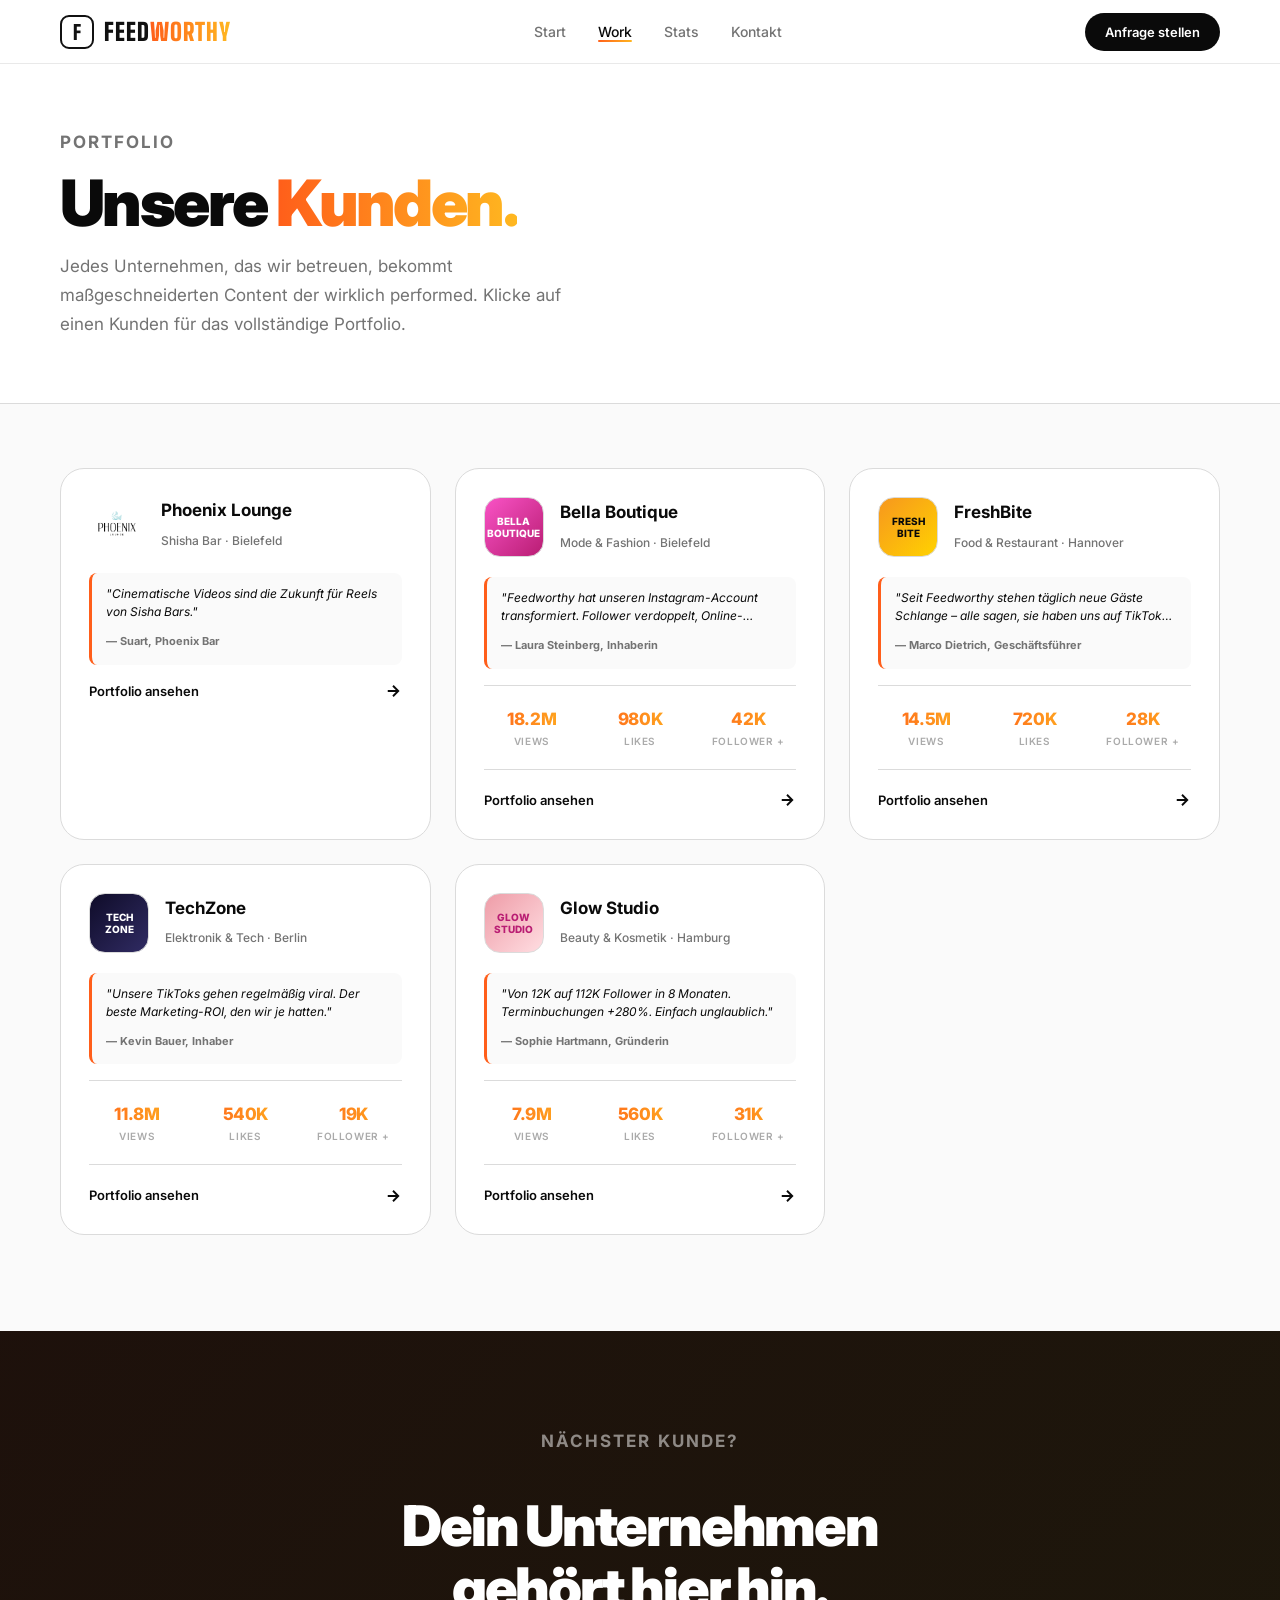
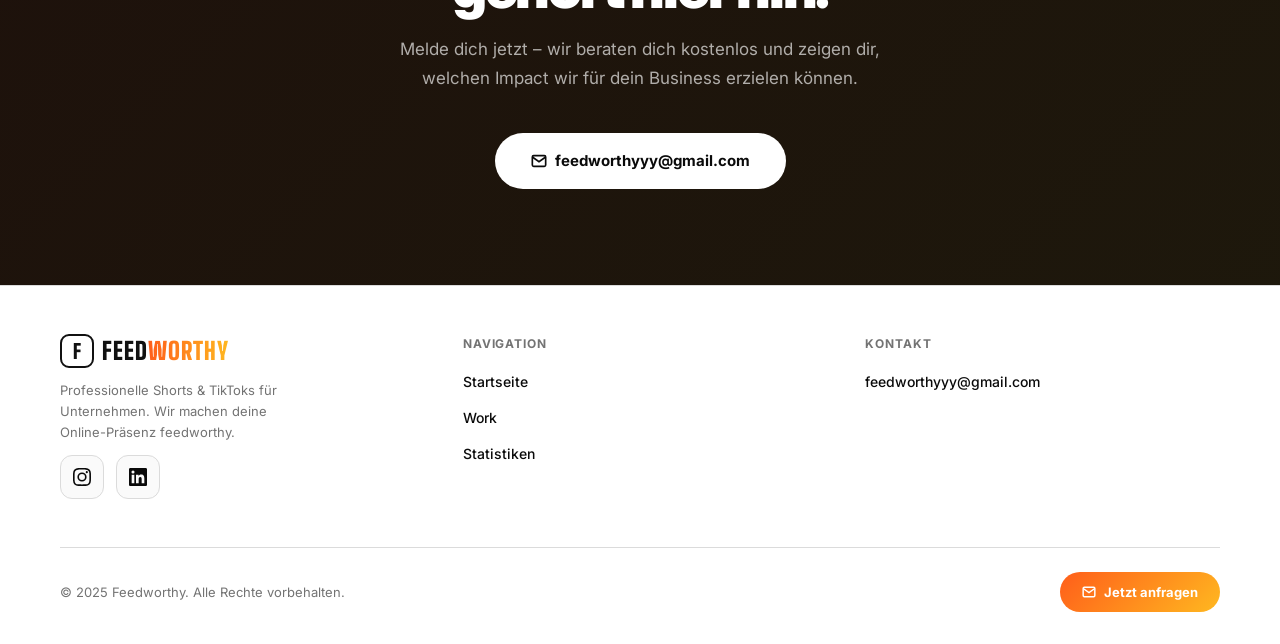
==== work.html @ d29d7b93 "initial commit" ====
<!DOCTYPE html>
<html lang="de">
<head>
  <meta charset="UTF-8">
  <meta name="viewport" content="width=device-width, initial-scale=1.0">
  <title>Work – Feedworthy</title>
  <meta name="description" content="Alle Kunden und Projekte von Feedworthy. Professionelle Reels & TikToks für Unternehmen.">
  <link rel="stylesheet" href="css/style.css">
</head>
<body>

  <!-- ============ NAVIGATION ============ -->
  <nav class="nav">
    <div class="container nav__inner">
      <a href="index.html" class="nav__logo">
        <div class="nav__logo-badge">F</div>
        <span class="nav__logo-wordmark">FEED<span>WORTHY</span></span>
      </a>
      <ul class="nav__links">
        <li><a href="index.html">Start</a></li>
        <li><a href="work.html" class="active">Work</a></li>
        <li><a href="index.html#stats">Stats</a></li>
        <li><a href="index.html#contact">Kontakt</a></li>
      </ul>
      <a href="mailto:feedworthyyy@gmail.com" class="nav__cta">Anfrage stellen</a>
      <button class="nav__hamburger" aria-label="Menü öffnen">
        <span></span><span></span><span></span>
      </button>
    </div>
  </nav>

  <div class="nav__mobile">
    <a href="index.html">Start</a>
    <a href="work.html">Work</a>
    <a href="index.html#stats">Stats</a>
    <a href="index.html#contact">Kontakt</a>
    <a href="mailto:feedworthyyy@gmail.com" class="nav__cta">Anfrage stellen →</a>
  </div>

  <!-- ============ PAGE HERO ============ -->
  <section class="page-hero">
    <div class="container">
      <p class="section-label">Portfolio</p>
      <h1>Unsere <span class="gradient-text">Kunden.</span></h1>
      <p>Jedes Unternehmen, das wir betreuen, bekommt maßgeschneiderten Content der wirklich performed. Klicke auf einen Kunden für das vollständige Portfolio.</p>
    </div>
  </section>

  <!-- ============ CLIENTS GRID ============ -->
  <section class="clients-list">
    <div class="container">
      <div class="clients-list-grid">

        <!-- Phoenix Lounge -->
        <a href="clients/phoenix-lounge.html" class="client-card reveal">
          <div class="client-card__top">
            <img src="images/Phoenix-Logo-01.png" alt="Phoenix Lounge" style="width:56px;height:56px;object-fit:contain;border-radius:8px;flex-shrink:0;">
            <div class="client-card__info">
              <h3>Phoenix Lounge</h3>
              <span>Shisha Bar · Bielefeld</span>
            </div>
          </div>
          <div class="client-card__testimonial">
            <p class="client-card__testimonial-text">"Cinematische Videos sind die Zukunft für Reels von Sisha Bars."</p>
            <span class="client-card__testimonial-author">— Suart, Phoenix Bar</span>
          </div>
          <div class="client-card__arrow">
            Portfolio ansehen
            <svg viewBox="0 0 24 24" fill="none" stroke-width="2.5"><path d="M5 12h14M12 5l7 7-7 7"/></svg>
          </div>
        </a>

        <!-- Bella Boutique -->
        <a href="clients/bella-boutique.html" class="client-card reveal">
          <div class="client-card__top">
            <div class="client-card__logo" style="background: linear-gradient(135deg, #f953c6, #b91d73); color: white;">BELLA<br>BOUTIQUE</div>
            <div class="client-card__info">
              <h3>Bella Boutique</h3>
              <span>Mode & Fashion · Bielefeld</span>
            </div>
          </div>
          <div class="client-card__testimonial">
            <p class="client-card__testimonial-text">"Feedworthy hat unseren Instagram-Account transformiert. Follower verdoppelt, Online-Verkäufe +340% in 3 Monaten."</p>
            <span class="client-card__testimonial-author">— Laura Steinberg, Inhaberin</span>
          </div>
          <div class="client-card__metrics">
            <div class="client-card__metric">
              <div class="client-card__metric-val">18.2M</div>
              <div class="client-card__metric-lbl">Views</div>
            </div>
            <div class="client-card__metric">
              <div class="client-card__metric-val">980K</div>
              <div class="client-card__metric-lbl">Likes</div>
            </div>
            <div class="client-card__metric">
              <div class="client-card__metric-val">42K</div>
              <div class="client-card__metric-lbl">Follower +</div>
            </div>
          </div>
          <div class="client-card__arrow">
            Portfolio ansehen
            <svg viewBox="0 0 24 24" fill="none" stroke-width="2.5"><path d="M5 12h14M12 5l7 7-7 7"/></svg>
          </div>
        </a>

        <!-- FreshBite -->
        <a href="clients/freshbite.html" class="client-card reveal">
          <div class="client-card__top">
            <div class="client-card__logo" style="background: linear-gradient(135deg, #f7971e, #ffd200); color: #0a0a0a;">FRESH<br>BITE</div>
            <div class="client-card__info">
              <h3>FreshBite</h3>
              <span>Food & Restaurant · Hannover</span>
            </div>
          </div>
          <div class="client-card__testimonial">
            <p class="client-card__testimonial-text">"Seit Feedworthy stehen täglich neue Gäste Schlange – alle sagen, sie haben uns auf TikTok gefunden."</p>
            <span class="client-card__testimonial-author">— Marco Dietrich, Geschäftsführer</span>
          </div>
          <div class="client-card__metrics">
            <div class="client-card__metric">
              <div class="client-card__metric-val">14.5M</div>
              <div class="client-card__metric-lbl">Views</div>
            </div>
            <div class="client-card__metric">
              <div class="client-card__metric-val">720K</div>
              <div class="client-card__metric-lbl">Likes</div>
            </div>
            <div class="client-card__metric">
              <div class="client-card__metric-val">28K</div>
              <div class="client-card__metric-lbl">Follower +</div>
            </div>
          </div>
          <div class="client-card__arrow">
            Portfolio ansehen
            <svg viewBox="0 0 24 24" fill="none" stroke-width="2.5"><path d="M5 12h14M12 5l7 7-7 7"/></svg>
          </div>
        </a>

        <!-- TechZone -->
        <a href="clients/techzone.html" class="client-card reveal">
          <div class="client-card__top">
            <div class="client-card__logo" style="background: linear-gradient(135deg, #0f0c29, #302b63); color: white;">TECH<br>ZONE</div>
            <div class="client-card__info">
              <h3>TechZone</h3>
              <span>Elektronik & Tech · Berlin</span>
            </div>
          </div>
          <div class="client-card__testimonial">
            <p class="client-card__testimonial-text">"Unsere TikToks gehen regelmäßig viral. Der beste Marketing-ROI, den wir je hatten."</p>
            <span class="client-card__testimonial-author">— Kevin Bauer, Inhaber</span>
          </div>
          <div class="client-card__metrics">
            <div class="client-card__metric">
              <div class="client-card__metric-val">11.8M</div>
              <div class="client-card__metric-lbl">Views</div>
            </div>
            <div class="client-card__metric">
              <div class="client-card__metric-val">540K</div>
              <div class="client-card__metric-lbl">Likes</div>
            </div>
            <div class="client-card__metric">
              <div class="client-card__metric-val">19K</div>
              <div class="client-card__metric-lbl">Follower +</div>
            </div>
          </div>
          <div class="client-card__arrow">
            Portfolio ansehen
            <svg viewBox="0 0 24 24" fill="none" stroke-width="2.5"><path d="M5 12h14M12 5l7 7-7 7"/></svg>
          </div>
        </a>

        <!-- Glow Studio -->
        <a href="clients/glow-studio.html" class="client-card reveal">
          <div class="client-card__top">
            <div class="client-card__logo" style="background: linear-gradient(135deg, #ee9ca7, #ffdde1); color: #b91d73;">GLOW<br>STUDIO</div>
            <div class="client-card__info">
              <h3>Glow Studio</h3>
              <span>Beauty & Kosmetik · Hamburg</span>
            </div>
          </div>
          <div class="client-card__testimonial">
            <p class="client-card__testimonial-text">"Von 12K auf 112K Follower in 8 Monaten. Terminbuchungen +280%. Einfach unglaublich."</p>
            <span class="client-card__testimonial-author">— Sophie Hartmann, Gründerin</span>
          </div>
          <div class="client-card__metrics">
            <div class="client-card__metric">
              <div class="client-card__metric-val">7.9M</div>
              <div class="client-card__metric-lbl">Views</div>
            </div>
            <div class="client-card__metric">
              <div class="client-card__metric-val">560K</div>
              <div class="client-card__metric-lbl">Likes</div>
            </div>
            <div class="client-card__metric">
              <div class="client-card__metric-val">31K</div>
              <div class="client-card__metric-lbl">Follower +</div>
            </div>
          </div>
          <div class="client-card__arrow">
            Portfolio ansehen
            <svg viewBox="0 0 24 24" fill="none" stroke-width="2.5"><path d="M5 12h14M12 5l7 7-7 7"/></svg>
          </div>
        </a>

      </div>
    </div>
  </section>

  <!-- ============ CTA ============ -->
  <section class="cta-section" id="contact">
    <div class="container cta-section__inner">
      <p class="section-label" style="color: rgba(255,255,255,0.5);">Nächster Kunde?</p>
      <h2>Dein Unternehmen<br>gehört hier hin.</h2>
      <p>Melde dich jetzt – wir beraten dich kostenlos und zeigen dir, welchen Impact wir für dein Business erzielen können.</p>
      <a href="mailto:feedworthyyy@gmail.com" class="btn-primary">
        <svg width="16" height="16" viewBox="0 0 24 24" fill="none" stroke="currentColor" stroke-width="2.5"><path d="M4 4h16c1.1 0 2 .9 2 2v12c0 1.1-.9 2-2 2H4c-1.1 0-2-.9-2-2V6c0-1.1.9-2 2-2z"/><polyline points="22,6 12,13 2,6"/></svg>
        feedworthyyy@gmail.com
      </a>
    </div>
  </section>

  <!-- ============ FOOTER ============ -->
  <footer class="footer">
    <div class="container">
      <div class="footer__inner">
        <div class="footer__brand">
          <div class="footer__brand-name">
            <div class="nav__logo-badge">F</div>
            <span class="nav__logo-wordmark">FEED<span>WORTHY</span></span>
          </div>
          <p class="footer__brand-desc">Professionelle Shorts & TikToks für Unternehmen. Wir machen deine Online-Präsenz feedworthy.</p>
          <div class="footer__social">
            <a href="https://instagram.com/feedworthy" target="_blank" rel="noopener" class="footer__social-link" aria-label="Instagram">
              <svg viewBox="0 0 24 24" fill="currentColor"><path d="M12 2.163c3.204 0 3.584.012 4.85.07 3.252.148 4.771 1.691 4.919 4.919.058 1.265.069 1.645.069 4.849 0 3.205-.012 3.584-.069 4.849-.149 3.225-1.664 4.771-4.919 4.919-1.266.058-1.644.07-4.85.07-3.204 0-3.584-.012-4.849-.07-3.26-.149-4.771-1.699-4.919-4.92-.058-1.265-.07-1.644-.07-4.849 0-3.204.013-3.583.07-4.849.149-3.227 1.664-4.771 4.919-4.919 1.266-.057 1.645-.069 4.849-.069zM12 0C8.741 0 8.333.014 7.053.072 2.695.272.273 2.69.073 7.052.014 8.333 0 8.741 0 12c0 3.259.014 3.668.072 4.948.2 4.358 2.618 6.78 6.98 6.98C8.333 23.986 8.741 24 12 24c3.259 0 3.668-.014 4.948-.072 4.354-.2 6.782-2.618 6.979-6.98.059-1.28.073-1.689.073-4.948 0-3.259-.014-3.667-.072-4.947-.196-4.354-2.617-6.78-6.979-6.98C15.668.014 15.259 0 12 0zm0 5.838a6.162 6.162 0 1 0 0 12.324 6.162 6.162 0 0 0 0-12.324zM12 16a4 4 0 1 1 0-8 4 4 0 0 1 0 8zm6.406-11.845a1.44 1.44 0 1 0 0 2.881 1.44 1.44 0 0 0 0-2.881z"/></svg>
            </a>
            <a href="https://linkedin.com/company/feedworthy" target="_blank" rel="noopener" class="footer__social-link" aria-label="LinkedIn">
              <svg viewBox="0 0 24 24" fill="currentColor"><path d="M20.447 20.452h-3.554v-5.569c0-1.328-.027-3.037-1.852-3.037-1.853 0-2.136 1.445-2.136 2.939v5.667H9.351V9h3.414v1.561h.046c.477-.9 1.637-1.85 3.37-1.85 3.601 0 4.267 2.37 4.267 5.455v6.286zM5.337 7.433a2.062 2.062 0 0 1-2.063-2.065 2.064 2.064 0 1 1 2.063 2.065zm1.782 13.019H3.555V9h3.564v11.452zM22.225 0H1.771C.792 0 0 .774 0 1.729v20.542C0 23.227.792 24 1.771 24h20.451C23.2 24 24 23.227 24 22.271V1.729C24 .774 23.2 0 22.222 0h.003z"/></svg>
            </a>
          </div>
        </div>
        <div class="footer__col">
          <h4>Navigation</h4>
          <ul class="footer__links">
            <li><a href="index.html">Startseite</a></li>
            <li><a href="work.html">Work</a></li>
            <li><a href="index.html#stats">Statistiken</a></li>
          </ul>
        </div>
        <div class="footer__col">
          <h4>Kontakt</h4>
          <ul class="footer__links">
            <li><a href="mailto:feedworthyyy@gmail.com">feedworthyyy@gmail.com</a></li>
          </ul>
        </div>
      </div>
      <div class="footer__bottom">
        <p>© 2025 Feedworthy. Alle Rechte vorbehalten.</p>
        <a href="mailto:feedworthyyy@gmail.com" class="footer__email-cta">
          <svg width="14" height="14" viewBox="0 0 24 24" fill="none" stroke="currentColor" stroke-width="2.5"><path d="M4 4h16c1.1 0 2 .9 2 2v12c0 1.1-.9 2-2 2H4c-1.1 0-2-.9-2-2V6c0-1.1.9-2 2-2z"/><polyline points="22,6 12,13 2,6"/></svg>
          Jetzt anfragen
        </a>
      </div>
    </div>
  </footer>

  <script src="js/main.js"></script>
</body>
</html>
---- css/style.css ----
/* ============================================
   FEEDWORTHY – Main Stylesheet
   Instagram/TikTok inspired white mode design
   ============================================ */

@import url('https://fonts.googleapis.com/css2?family=Big+Shoulders+Display:wght@900&family=Big+Shoulders+Text:wght@700;900&family=Inter:wght@300;400;500;600;700;800;900&display=swap');

/* === CSS Custom Properties === */
:root {
  --white: #FFFFFF;
  --bg: #FAFAFA;
  --card: #FFFFFF;
  --text: #0A0A0A;
  --text-secondary: #737373;
  --text-tertiary: #AAAAAA;
  --border: #DBDBDB;
  --light: #F5F5F5;
  --gradient: linear-gradient(135deg, #ff5e1a 0%, #ffb820 100%);
  --gradient-text: linear-gradient(90deg, #ff5e1a 0%, #ffb820 100%);
  --shadow-sm: 0 1px 4px rgba(0,0,0,0.05);
  --shadow-md: 0 4px 20px rgba(0,0,0,0.08);
  --shadow-lg: 0 12px 40px rgba(0,0,0,0.12);
  --radius-sm: 8px;
  --radius-md: 16px;
  --radius-lg: 24px;
  --radius-full: 9999px;
  --nav-h: 64px;
  --ease: 0.35s cubic-bezier(0.4, 0, 0.2, 1);
  --font: 'Inter', -apple-system, BlinkMacSystemFont, sans-serif;
}

/* === Reset & Base === */
*, *::before, *::after { box-sizing: border-box; margin: 0; padding: 0; }

html { scroll-behavior: smooth; -webkit-text-size-adjust: 100%; }

body {
  font-family: var(--font);
  background: var(--bg);
  color: var(--text);
  line-height: 1.6;
  overflow-x: hidden;
  -webkit-font-smoothing: antialiased;
}

img, video { display: block; max-width: 100%; }
a { color: inherit; text-decoration: none; }
button { cursor: pointer; font-family: var(--font); border: none; background: none; }
ul { list-style: none; }

/* === Utility === */
.container {
  max-width: 1200px;
  margin: 0 auto;
  padding: 0 20px;
}

.gradient-text {
  background: var(--gradient-text);
  -webkit-background-clip: text;
  -webkit-text-fill-color: transparent;
  background-clip: text;
}

.section-label {
  font-size: 11px;
  font-weight: 700;
  letter-spacing: 0.12em;
  text-transform: uppercase;
  color: var(--text-secondary);
  margin-bottom: 12px;
}

.reveal {
  opacity: 0;
  transform: translateY(28px);
  transition: opacity 0.7s var(--ease), transform 0.7s var(--ease);
}
.reveal.visible {
  opacity: 1;
  transform: none;
}

/* ============================================
   NAVIGATION
   ============================================ */
.nav {
  position: fixed;
  top: 0; left: 0; right: 0;
  height: var(--nav-h);
  z-index: 1000;
  background: rgba(255,255,255,0.85);
  backdrop-filter: blur(16px);
  -webkit-backdrop-filter: blur(16px);
  border-bottom: 1px solid rgba(219,219,219,0.6);
  transition: background var(--ease), box-shadow var(--ease);
}

.nav.scrolled {
  box-shadow: var(--shadow-md);
}

.nav__inner {
  display: flex;
  align-items: center;
  justify-content: space-between;
  height: var(--nav-h);
}

.nav__logo {
  display: flex;
  align-items: center;
  gap: 10px;
  z-index: 1001;
}

.nav__logo-badge {
  width: 34px;
  height: 34px;
  border-radius: 9px;
  border: 2.5px solid #111;
  display: flex;
  align-items: center;
  justify-content: center;
  flex-shrink: 0;
  font-family: 'Big Shoulders Display', sans-serif;
  font-weight: 900;
  font-size: 20px;
  color: #111;
  line-height: 1;
  transition: all var(--ease);
}

.nav__logo:hover .nav__logo-badge {
  background: var(--gradient);
  border-color: transparent;
  color: white;
}

.nav__logo-wordmark {
  font-family: 'Big Shoulders Display', sans-serif;
  font-weight: 900;
  font-size: 24px;
  letter-spacing: 0.04em;
  color: #111;
  line-height: 1;
}

.nav__logo-wordmark span {
  background: var(--gradient-text);
  -webkit-background-clip: text;
  -webkit-text-fill-color: transparent;
  background-clip: text;
}

.nav__links {
  display: flex;
  align-items: center;
  gap: 32px;
}

.nav__links a {
  font-size: 14px;
  font-weight: 500;
  color: var(--text-secondary);
  transition: color var(--ease);
  position: relative;
}

.nav__links a::after {
  content: '';
  position: absolute;
  bottom: -2px;
  left: 0;
  width: 0;
  height: 2px;
  background: var(--gradient);
  border-radius: 2px;
  transition: width var(--ease);
}

.nav__links a:hover, .nav__links a.active {
  color: var(--text);
}

.nav__links a:hover::after, .nav__links a.active::after {
  width: 100%;
}

.nav__cta {
  font-size: 13px;
  font-weight: 600;
  padding: 9px 20px;
  border-radius: var(--radius-full);
  background: var(--text);
  color: var(--white);
  transition: transform var(--ease), box-shadow var(--ease), background var(--ease);
}

.nav__cta:hover {
  background: #1a1a1a;
  transform: translateY(-1px);
  box-shadow: 0 4px 16px rgba(0,0,0,0.25);
}

/* Hamburger */
.nav__hamburger {
  display: none;
  flex-direction: column;
  gap: 5px;
  width: 28px;
  padding: 4px;
  z-index: 1001;
}

.nav__hamburger span {
  display: block;
  height: 2px;
  background: var(--text);
  border-radius: 2px;
  transition: all var(--ease);
  transform-origin: center;
}

.nav__hamburger.open span:nth-child(1) { transform: translateY(7px) rotate(45deg); }
.nav__hamburger.open span:nth-child(2) { opacity: 0; transform: scaleX(0); }
.nav__hamburger.open span:nth-child(3) { transform: translateY(-7px) rotate(-45deg); }

/* Mobile Menu Overlay */
.nav__mobile {
  display: none;
  position: fixed;
  inset: 0;
  background: var(--white);
  z-index: 999;
  flex-direction: column;
  align-items: center;
  justify-content: center;
  gap: 40px;
  opacity: 0;
  pointer-events: none;
  transition: opacity var(--ease);
}

.nav__mobile.open {
  opacity: 1;
  pointer-events: all;
}

.nav__mobile a {
  font-size: 32px;
  font-weight: 700;
  color: var(--text);
  letter-spacing: -0.02em;
  transition: color var(--ease);
}

.nav__mobile a:hover {
  background: var(--gradient-text);
  -webkit-background-clip: text;
  -webkit-text-fill-color: transparent;
  background-clip: text;
}

.nav__mobile .nav__cta {
  font-size: 16px;
  padding: 14px 36px;
}

/* ============================================
   HERO SECTION
   ============================================ */
.hero {
  position: relative;
  height: 100dvh;
  min-height: 600px;
  overflow: hidden;
  display: flex;
  align-items: center;
  justify-content: center;
}

.hero__video-wrap {
  position: absolute;
  inset: 0;
  z-index: 0;
}

.hero__video-wrap video {
  width: 100%;
  height: 100%;
  object-fit: cover;
}

/* Gradient placeholder when no video */
.hero__video-placeholder {
  width: 100%;
  height: 100%;
  background: linear-gradient(135deg, #0A0A0A 0%, #1a0533 40%, #2d0a3e 70%, #0A0A0A 100%);
  animation: heroShift 8s ease-in-out infinite alternate;
}

@keyframes heroShift {
  0% { filter: hue-rotate(0deg) brightness(0.9); }
  50% { filter: hue-rotate(20deg) brightness(1.05); }
  100% { filter: hue-rotate(-10deg) brightness(0.95); }
}

/* Floating particles */
.hero__particles {
  position: absolute;
  inset: 0;
  z-index: 1;
  overflow: hidden;
}

.particle {
  position: absolute;
  width: 2px;
  height: 2px;
  border-radius: 50%;
  background: rgba(255,255,255,0.5);
  animation: float linear infinite;
}

@keyframes float {
  0% { transform: translateY(100vh) scale(0); opacity: 0; }
  10% { opacity: 1; }
  90% { opacity: 1; }
  100% { transform: translateY(-10vh) scale(1); opacity: 0; }
}

.hero__overlay {
  position: absolute;
  inset: 0;
  background: linear-gradient(
    to bottom,
    rgba(0,0,0,0.3) 0%,
    rgba(0,0,0,0.2) 40%,
    rgba(0,0,0,0.6) 100%
  );
  z-index: 2;
}

.hero__content {
  position: relative;
  z-index: 3;
  text-align: center;
  color: white;
  padding: 0 20px;
  max-width: 900px;
}

.hero__badge {
  display: inline-flex;
  align-items: center;
  gap: 8px;
  background: rgba(255,255,255,0.12);
  backdrop-filter: blur(8px);
  border: 1px solid rgba(255,255,255,0.2);
  border-radius: var(--radius-full);
  padding: 6px 16px;
  font-size: 12px;
  font-weight: 600;
  letter-spacing: 0.08em;
  text-transform: uppercase;
  color: rgba(255,255,255,0.9);
  margin-bottom: 24px;
}

.hero__badge-dot {
  width: 7px;
  height: 7px;
  border-radius: 50%;
  background: #E1306C;
  animation: pulseDot 1.5s ease-in-out infinite;
}

@keyframes pulseDot {
  0%, 100% { transform: scale(1); opacity: 1; }
  50% { transform: scale(1.4); opacity: 0.7; }
}

.hero__title {
  font-size: clamp(52px, 12vw, 120px);
  font-weight: 900;
  letter-spacing: -0.04em;
  line-height: 0.95;
  margin-bottom: 24px;
  text-shadow: 0 2px 20px rgba(0,0,0,0.3);
}

.hero__title span {
  display: block;
  background: linear-gradient(135deg, #ffffff 30%, rgba(255,255,255,0.7) 100%);
  -webkit-background-clip: text;
  -webkit-text-fill-color: transparent;
  background-clip: text;
}

.hero__subtitle {
  font-size: clamp(15px, 2.5vw, 19px);
  font-weight: 400;
  color: rgba(255,255,255,0.75);
  max-width: 500px;
  margin: 0 auto 40px;
  line-height: 1.6;
}

.hero__actions {
  display: flex;
  align-items: center;
  justify-content: center;
  gap: 12px;
  flex-wrap: wrap;
}

.btn-primary {
  display: inline-flex;
  align-items: center;
  gap: 8px;
  padding: 14px 28px;
  border-radius: var(--radius-full);
  background: white;
  color: var(--text);
  font-weight: 700;
  font-size: 14px;
  transition: transform var(--ease), box-shadow var(--ease);
}

.btn-primary:hover {
  transform: translateY(-2px);
  box-shadow: 0 8px 24px rgba(255,255,255,0.3);
}

.btn-secondary {
  display: inline-flex;
  align-items: center;
  gap: 8px;
  padding: 14px 28px;
  border-radius: var(--radius-full);
  background: rgba(255,255,255,0.12);
  backdrop-filter: blur(8px);
  color: white;
  font-weight: 600;
  font-size: 14px;
  border: 1px solid rgba(255,255,255,0.25);
  transition: background var(--ease), border-color var(--ease), transform var(--ease);
}

.btn-secondary:hover {
  background: rgba(255,255,255,0.2);
  transform: translateY(-2px);
}

.hero__scroll {
  position: absolute;
  bottom: 32px;
  left: 50%;
  transform: translateX(-50%);
  z-index: 3;
  display: flex;
  flex-direction: column;
  align-items: center;
  gap: 8px;
  color: rgba(255,255,255,0.5);
  font-size: 11px;
  font-weight: 500;
  letter-spacing: 0.1em;
  text-transform: uppercase;
  animation: bounce 2s ease-in-out infinite;
}

.hero__scroll svg {
  width: 18px;
  height: 18px;
  stroke: rgba(255,255,255,0.5);
}

@keyframes bounce {
  0%, 100% { transform: translateX(-50%) translateY(0); }
  50% { transform: translateX(-50%) translateY(6px); }
}

/* ============================================
   CLIENTS TICKER / SLIDER
   ============================================ */
.clients-section {
  padding: 64px 0;
  background: var(--white);
  border-bottom: 1px solid var(--border);
}

.clients-section__header {
  text-align: center;
  margin-bottom: 40px;
}

.clients-section__title {
  font-size: 14px;
  font-weight: 600;
  color: var(--text-secondary);
  letter-spacing: 0.06em;
}

.ticker-wrap {
  overflow: hidden;
  position: relative;
}

/* fade edges */
.ticker-wrap::before,
.ticker-wrap::after {
  content: '';
  position: absolute;
  top: 0; bottom: 0;
  width: 120px;
  z-index: 2;
  pointer-events: none;
}

.ticker-wrap::before {
  left: 0;
  background: linear-gradient(to right, white, transparent);
}

.ticker-wrap::after {
  right: 0;
  background: linear-gradient(to left, white, transparent);
}

.ticker {
  display: flex;
  gap: 24px;
  width: max-content;
  animation: ticker 30s linear infinite;
}

.ticker:hover { animation-play-state: paused; }

@keyframes ticker {
  0% { transform: translateX(0); }
  100% { transform: translateX(-50%); }
}

.ticker__item {
  display: flex;
  flex-direction: column;
  align-items: center;
  gap: 10px;
  padding: 0 8px;
  cursor: pointer;
}

.ticker__logo {
  width: 80px;
  height: 80px;
  border-radius: 20px;
  background: var(--bg);
  border: 2px solid var(--border);
  display: flex;
  align-items: center;
  justify-content: center;
  font-size: 11px;
  font-weight: 800;
  letter-spacing: -0.02em;
  color: var(--text);
  transition: all var(--ease);
  position: relative;
  overflow: hidden;
  text-align: center;
  padding: 8px;
}

.ticker__logo::before {
  content: '';
  position: absolute;
  inset: -2px;
  border-radius: 21px;
  background: var(--gradient);
  opacity: 0;
  transition: opacity var(--ease);
  z-index: -1;
}

.ticker__item:hover .ticker__logo {
  border-color: transparent;
  transform: translateY(-4px);
  box-shadow: var(--shadow-md);
}

.ticker__item:hover .ticker__logo::before {
  opacity: 1;
}

.ticker__item:hover .ticker__logo {
  background: white;
}

.ticker__name {
  font-size: 11px;
  font-weight: 600;
  color: var(--text-secondary);
  transition: color var(--ease);
  white-space: nowrap;
}

.ticker__item:hover .ticker__name {
  color: var(--text);
}

/* ============================================
   STATS SECTION
   ============================================ */
.stats-section {
  padding: 96px 0;
  background: var(--bg);
}

.stats-section__inner {
  display: grid;
  grid-template-columns: 1fr 1fr;
  gap: 48px;
  align-items: center;
}

.stats-section__left h2 {
  font-size: clamp(28px, 4vw, 42px);
  font-weight: 800;
  letter-spacing: -0.03em;
  line-height: 1.15;
  margin-bottom: 16px;
}

.stats-section__left p {
  font-size: 16px;
  color: var(--text-secondary);
  max-width: 400px;
  line-height: 1.7;
  margin-bottom: 32px;
}

.btn-dark {
  display: inline-flex;
  align-items: center;
  gap: 8px;
  padding: 14px 28px;
  border-radius: var(--radius-full);
  background: var(--text);
  color: white;
  font-weight: 700;
  font-size: 14px;
  transition: transform var(--ease), box-shadow var(--ease), background var(--ease);
}

.btn-dark:hover {
  background: #1a1a1a;
  transform: translateY(-2px);
  box-shadow: 0 8px 24px rgba(0,0,0,0.2);
}

.stats-grid {
  display: grid;
  grid-template-columns: 1fr 1fr;
  gap: 16px;
}

.stat-card {
  background: var(--white);
  border-radius: var(--radius-lg);
  padding: 28px;
  border: 1px solid var(--border);
  transition: all var(--ease);
  position: relative;
  overflow: hidden;
}

.stat-card::before {
  content: '';
  position: absolute;
  top: 0; left: 0; right: 0;
  height: 3px;
  background: var(--gradient);
  border-radius: 0 0 3px 3px;
  transform: scaleX(0);
  transition: transform var(--ease);
  transform-origin: left;
}

.stat-card:hover {
  box-shadow: var(--shadow-lg);
  transform: translateY(-4px);
  border-color: transparent;
}

.stat-card:hover::before {
  transform: scaleX(1);
}

.stat-card__icon {
  font-size: 24px;
  margin-bottom: 12px;
}

.stat-card__value {
  font-size: 36px;
  font-weight: 900;
  letter-spacing: -0.04em;
  line-height: 1;
  margin-bottom: 6px;
  background: var(--gradient-text);
  -webkit-background-clip: text;
  -webkit-text-fill-color: transparent;
  background-clip: text;
}

.stat-card__label {
  font-size: 13px;
  font-weight: 500;
  color: var(--text-secondary);
}

/* Live indicator */
.live-badge {
  display: inline-flex;
  align-items: center;
  gap: 6px;
  background: rgba(225,48,108,0.08);
  border: 1px solid rgba(225,48,108,0.2);
  border-radius: var(--radius-full);
  padding: 4px 12px;
  font-size: 11px;
  font-weight: 700;
  color: #C13584;
  letter-spacing: 0.06em;
  text-transform: uppercase;
  margin-bottom: 32px;
}

.live-badge__dot {
  width: 6px;
  height: 6px;
  border-radius: 50%;
  background: #E1306C;
  animation: pulseDot 1.5s ease-in-out infinite;
}

/* ============================================
   WORK PREVIEW / CTA SECTION
   ============================================ */
.work-preview {
  padding: 96px 0;
  background: var(--white);
}

.section-header {
  margin-bottom: 56px;
}

.section-header h2 {
  font-size: clamp(32px, 5vw, 52px);
  font-weight: 800;
  letter-spacing: -0.03em;
  line-height: 1.1;
  margin-bottom: 12px;
}

.section-header p {
  font-size: 16px;
  color: var(--text-secondary);
  max-width: 500px;
}

.work-grid {
  display: grid;
  grid-template-columns: repeat(auto-fill, minmax(280px, 1fr));
  gap: 20px;
}

.work-card {
  border-radius: var(--radius-lg);
  overflow: hidden;
  background: var(--bg);
  border: 1px solid var(--border);
  transition: all var(--ease);
  cursor: pointer;
  display: block;
}

.work-card:hover {
  transform: translateY(-6px);
  box-shadow: var(--shadow-lg);
  border-color: transparent;
}

.work-card__thumb {
  aspect-ratio: 4/3;
  background: linear-gradient(135deg, #667eea 0%, #764ba2 100%);
  display: flex;
  align-items: center;
  justify-content: center;
  font-size: 40px;
  position: relative;
  overflow: hidden;
}

.work-card__thumb::after {
  content: '';
  position: absolute;
  inset: 0;
  background: rgba(0,0,0,0.1);
  transition: background var(--ease);
}

.work-card:hover .work-card__thumb::after {
  background: rgba(0,0,0,0);
}

.work-card__play {
  position: absolute;
  width: 48px;
  height: 48px;
  border-radius: 50%;
  background: white;
  display: flex;
  align-items: center;
  justify-content: center;
  z-index: 1;
  transition: transform var(--ease), box-shadow var(--ease);
}

.work-card__play svg {
  width: 18px;
  height: 18px;
  fill: var(--text);
  margin-left: 2px;
}

.work-card:hover .work-card__play {
  transform: scale(1.1);
  box-shadow: 0 4px 16px rgba(0,0,0,0.2);
}

.work-card__body {
  padding: 20px;
}

.work-card__name {
  font-size: 16px;
  font-weight: 700;
  margin-bottom: 4px;
}

.work-card__category {
  font-size: 12px;
  font-weight: 500;
  color: var(--text-secondary);
  margin-bottom: 16px;
}

.work-card__stats {
  display: flex;
  gap: 16px;
}

.work-card__stat {
  font-size: 12px;
  font-weight: 600;
  color: var(--text-secondary);
  display: flex;
  align-items: center;
  gap: 4px;
}

.work-card__stat svg {
  width: 13px;
  height: 13px;
  stroke: currentColor;
}

/* ============================================
   CLIENTS PAGE (work.html)
   ============================================ */
.page-hero {
  padding: calc(var(--nav-h) + 64px) 0 64px;
  background: var(--white);
  border-bottom: 1px solid var(--border);
}

.page-hero h1 {
  font-size: clamp(36px, 6vw, 64px);
  font-weight: 900;
  letter-spacing: -0.04em;
  line-height: 1.05;
  margin-bottom: 16px;
}

.page-hero p {
  font-size: 17px;
  color: var(--text-secondary);
  max-width: 520px;
  line-height: 1.7;
}

.clients-list {
  padding: 64px 0 96px;
}

.clients-list-grid {
  display: grid;
  grid-template-columns: repeat(auto-fill, minmax(320px, 1fr));
  gap: 24px;
}

.client-card {
  background: var(--white);
  border-radius: var(--radius-lg);
  padding: 28px;
  border: 1px solid var(--border);
  transition: all var(--ease);
  display: block;
}

.client-card:hover {
  transform: translateY(-6px);
  box-shadow: var(--shadow-lg);
  border-color: transparent;
}

.client-card__top {
  display: flex;
  align-items: center;
  gap: 16px;
  margin-bottom: 20px;
}

.client-card__logo {
  width: 60px;
  height: 60px;
  border-radius: 16px;
  background: var(--bg);
  display: flex;
  align-items: center;
  justify-content: center;
  font-size: 10px;
  font-weight: 800;
  color: var(--text);
  text-align: center;
  border: 1px solid var(--border);
  flex-shrink: 0;
  padding: 4px;
  line-height: 1.2;
  position: relative;
  overflow: hidden;
}

.client-card__info h3 {
  font-size: 17px;
  font-weight: 700;
  margin-bottom: 2px;
}

.client-card__info span {
  font-size: 12px;
  font-weight: 500;
  color: var(--text-secondary);
}

.client-card__metrics {
  display: grid;
  grid-template-columns: 1fr 1fr 1fr;
  gap: 12px;
  padding: 20px 0;
  border-top: 1px solid var(--border);
  border-bottom: 1px solid var(--border);
  margin-bottom: 20px;
}

.client-card__metric {
  text-align: center;
}

.client-card__metric-val {
  font-size: 17px;
  font-weight: 800;
  letter-spacing: -0.02em;
  background: var(--gradient-text);
  -webkit-background-clip: text;
  -webkit-text-fill-color: transparent;
  background-clip: text;
}

.client-card__metric-lbl {
  font-size: 10px;
  font-weight: 600;
  color: var(--text-tertiary);
  text-transform: uppercase;
  letter-spacing: 0.06em;
}

.client-card__arrow {
  display: flex;
  align-items: center;
  justify-content: space-between;
  font-size: 13px;
  font-weight: 600;
  color: var(--text);
}

.client-card__arrow svg {
  width: 18px;
  height: 18px;
  stroke: currentColor;
  transition: transform var(--ease);
}

.client-card:hover .client-card__arrow svg {
  transform: translateX(4px);
}

/* ============================================
   CLIENT PAGE
   ============================================ */
.client-hero {
  padding: calc(var(--nav-h) + 40px) 0 48px;
  background: var(--white);
  border-bottom: 1px solid var(--border);
}

.client-hero__inner {
  display: grid;
  grid-template-columns: 1fr 260px;
  gap: 40px;
  align-items: start;
}

.client-hero__left { display: flex; flex-direction: column; }

.client-hero__head {
  display: flex;
  align-items: center;
  gap: 20px;
  margin-bottom: 20px;
}

/* ─── Testimonial Mini (inline in hero) ─── */
.testimonial-mini {
  background: var(--bg);
  border: 1px solid var(--border);
  border-radius: var(--radius-md);
  padding: 18px 22px;
  position: relative;
  border-left: 3px solid #ff5e1a;
}

.testimonial-mini__stars {
  font-size: 11px;
  letter-spacing: 2px;
  margin-bottom: 8px;
}

.testimonial-mini__text {
  font-size: 13px;
  font-style: italic;
  color: var(--text);
  line-height: 1.6;
  margin-bottom: 8px;
  display: -webkit-box;
  -webkit-line-clamp: 3;
  -webkit-box-orient: vertical;
  overflow: hidden;
}

.testimonial-mini__author {
  font-size: 11px;
  font-weight: 700;
  color: var(--text-secondary);
}

/* ─── Hero Stats Grid (right column) ─── */
.hero-stats-grid {
  display: grid;
  grid-template-columns: 1fr 1fr;
  gap: 10px;
}

.hero-stat {
  background: var(--white);
  border: 1px solid var(--border);
  border-radius: var(--radius-md);
  padding: 16px 12px;
  text-align: center;
  transition: all var(--ease);
}

.hero-stat:hover {
  box-shadow: var(--shadow-md);
  border-color: transparent;
  transform: translateY(-2px);
}

.hero-stat__icon { font-size: 16px; margin-bottom: 4px; }

.hero-stat__val {
  font-size: 19px;
  font-weight: 900;
  letter-spacing: -0.03em;
  background: var(--gradient-text);
  -webkit-background-clip: text;
  -webkit-text-fill-color: transparent;
  background-clip: text;
  line-height: 1.1;
  margin-bottom: 3px;
}

.hero-stat__lbl {
  font-size: 9.5px;
  font-weight: 700;
  color: var(--text-tertiary);
  text-transform: uppercase;
  letter-spacing: 0.06em;
}

/* ─── Client Card Mini Testimonial (work.html) ─── */
.client-card__testimonial {
  padding: 12px 14px;
  background: var(--bg);
  border-radius: var(--radius-sm);
  margin-bottom: 16px;
  border-left: 3px solid #ff5e1a;
}

.client-card__testimonial-text {
  font-size: 12px;
  font-style: italic;
  color: var(--text);
  line-height: 1.55;
  margin-bottom: 5px;
  display: -webkit-box;
  -webkit-line-clamp: 2;
  -webkit-box-orient: vertical;
  overflow: hidden;
}

.client-card__testimonial-author {
  font-size: 11px;
  font-weight: 700;
  color: var(--text-secondary);
}

.client-hero__logo {
  width: 96px;
  height: 96px;
  border-radius: 24px;
  background: var(--bg);
  border: 1px solid var(--border);
  display: flex;
  align-items: center;
  justify-content: center;
  font-size: 12px;
  font-weight: 800;
  color: var(--text);
  text-align: center;
  flex-shrink: 0;
  padding: 8px;
  line-height: 1.2;
}

.client-hero__logo-img {
  width: 96px;
  height: 96px;
  object-fit: contain;
  border-radius: 24px;
  flex-shrink: 0;
}

.client-hero__info {
  flex: 1;
}

.client-hero__back {
  display: inline-flex;
  align-items: center;
  gap: 6px;
  font-size: 13px;
  font-weight: 600;
  color: var(--text-secondary);
  margin-bottom: 16px;
  transition: color var(--ease);
}

.client-hero__back:hover { color: var(--text); }
.client-hero__back svg { width: 16px; height: 16px; stroke: currentColor; }

.client-hero__name {
  font-size: clamp(32px, 5vw, 52px);
  font-weight: 900;
  letter-spacing: -0.04em;
  line-height: 1.1;
  margin-bottom: 8px;
}

.client-hero__category {
  font-size: 14px;
  font-weight: 500;
  color: var(--text-secondary);
  margin-bottom: 24px;
}

.client-hero__social-stats {
  display: flex;
  flex-wrap: wrap;
  gap: 20px;
}

.social-stat {
  display: flex;
  align-items: center;
  gap: 10px;
  padding: 12px 20px;
  border-radius: var(--radius-full);
  background: var(--bg);
  border: 1px solid var(--border);
}

.social-stat__icon {
  width: 28px;
  height: 28px;
  border-radius: 8px;
  display: flex;
  align-items: center;
  justify-content: center;
  flex-shrink: 0;
}

.social-stat__icon--ig {
  background: linear-gradient(135deg, #405DE6, #C13584, #F77737);
}

.social-stat__icon--tt {
  background: #000000;
}

.social-stat__icon svg {
  width: 16px;
  height: 16px;
  fill: white;
}

.social-stat__info {
  display: flex;
  flex-direction: column;
}

.social-stat__val {
  font-size: 16px;
  font-weight: 800;
  letter-spacing: -0.02em;
  line-height: 1;
}

.social-stat__lbl {
  font-size: 11px;
  font-weight: 500;
  color: var(--text-secondary);
}

/* Testimonial */
.testimonial-section {
  padding: 64px 0;
  background: var(--bg);
}

.testimonial-card {
  background: var(--white);
  border-radius: var(--radius-lg);
  padding: 40px;
  border: 1px solid var(--border);
  position: relative;
  max-width: 800px;
  margin: 0 auto;
}

.testimonial-card__quote {
  font-size: 56px;
  line-height: 0.6;
  background: var(--gradient-text);
  -webkit-background-clip: text;
  -webkit-text-fill-color: transparent;
  background-clip: text;
  margin-bottom: 16px;
  font-family: Georgia, serif;
}

.testimonial-card__text {
  font-size: 18px;
  line-height: 1.7;
  color: var(--text);
  font-style: italic;
  margin-bottom: 28px;
  font-weight: 400;
}

.testimonial-card__author {
  display: flex;
  align-items: center;
  gap: 14px;
}

.testimonial-card__avatar {
  width: 48px;
  height: 48px;
  border-radius: 50%;
  background: var(--gradient);
  display: flex;
  align-items: center;
  justify-content: center;
  font-size: 18px;
  font-weight: 700;
  color: white;
  flex-shrink: 0;
}

.testimonial-card__author-info strong {
  display: block;
  font-size: 15px;
  font-weight: 700;
}

.testimonial-card__author-info span {
  font-size: 13px;
  color: var(--text-secondary);
}

.stars {
  display: flex;
  gap: 3px;
  margin-bottom: 16px;
}

.stars span {
  font-size: 18px;
}

/* Client engagement stats */
.engagement-section {
  padding: 48px 0;
  background: var(--white);
}

.engagement-grid {
  display: grid;
  grid-template-columns: repeat(4, 1fr);
  gap: 16px;
}

.engagement-card {
  background: var(--bg);
  border: 1px solid var(--border);
  border-radius: var(--radius-md);
  padding: 24px;
  text-align: center;
  transition: all var(--ease);
}

.engagement-card:hover {
  background: var(--white);
  box-shadow: var(--shadow-md);
  transform: translateY(-3px);
}

.engagement-card__icon {
  font-size: 28px;
  margin-bottom: 10px;
}

.engagement-card__val {
  font-size: 28px;
  font-weight: 900;
  letter-spacing: -0.03em;
  background: var(--gradient-text);
  -webkit-background-clip: text;
  -webkit-text-fill-color: transparent;
  background-clip: text;
  margin-bottom: 4px;
}

.engagement-card__lbl {
  font-size: 12px;
  font-weight: 600;
  color: var(--text-secondary);
  text-transform: uppercase;
  letter-spacing: 0.06em;
}

/* Video grid on client pages */
.videos-section {
  padding: 64px 0 96px;
  background: var(--bg);
}

.videos-grid {
  display: grid;
  grid-template-columns: repeat(auto-fill, minmax(280px, 1fr));
  gap: 24px;
}

.video-embed-card {
  background: var(--white);
  border-radius: var(--radius-lg);
  overflow: hidden;
  border: 1px solid var(--border);
  transition: all var(--ease);
}

.video-embed-card:hover {
  box-shadow: var(--shadow-lg);
  transform: translateY(-4px);
  border-color: transparent;
}

.video-embed-card__platform {
  display: flex;
  align-items: center;
  gap: 8px;
  padding: 12px 16px;
  border-bottom: 1px solid var(--border);
  font-size: 13px;
  font-weight: 600;
}

.platform-dot {
  width: 8px;
  height: 8px;
  border-radius: 50%;
}

.platform-dot--ig { background: linear-gradient(135deg, #C13584, #F77737); }
.platform-dot--tt { background: #000; }

.video-embed-card__embed {
  width: 100%;
  min-height: 420px;
  display: block;
  background: var(--bg);
}

.video-embed-card__embed iframe {
  width: 100%;
  min-height: 420px;
  border: none;
  display: block;
}

/* Placeholder for video embeds */
.video-placeholder {
  aspect-ratio: 9/16;
  max-height: 480px;
  background: linear-gradient(135deg, #1a0533, #2d0a3e);
  display: flex;
  flex-direction: column;
  align-items: center;
  justify-content: center;
  gap: 12px;
  color: white;
  position: relative;
  overflow: hidden;
}

.video-placeholder::before {
  content: '';
  position: absolute;
  inset: 0;
  background: linear-gradient(135deg, rgba(64,93,230,0.3), rgba(193,53,132,0.3), rgba(247,119,55,0.3));
  animation: shimmer 3s ease-in-out infinite alternate;
}

@keyframes shimmer {
  0% { opacity: 0.5; }
  100% { opacity: 1; }
}

.video-placeholder__play {
  width: 56px;
  height: 56px;
  border-radius: 50%;
  background: rgba(255,255,255,0.15);
  backdrop-filter: blur(8px);
  display: flex;
  align-items: center;
  justify-content: center;
  z-index: 1;
  border: 1.5px solid rgba(255,255,255,0.3);
}

.video-placeholder__play svg {
  width: 22px;
  height: 22px;
  fill: white;
  margin-left: 3px;
}

.video-placeholder__label {
  font-size: 12px;
  font-weight: 600;
  color: rgba(255,255,255,0.6);
  z-index: 1;
}

.video-embed-card__meta {
  padding: 16px;
}

.video-meta-stats {
  display: flex;
  align-items: center;
  gap: 16px;
}

.video-meta-stat {
  display: flex;
  align-items: center;
  gap: 5px;
  font-size: 13px;
  font-weight: 600;
  color: var(--text-secondary);
}

.video-meta-stat svg {
  width: 15px;
  height: 15px;
  stroke: currentColor;
}

.video-meta-stat--likes svg {
  fill: #E1306C;
  stroke: none;
}

/* ============================================
   CTA SECTION
   ============================================ */
.cta-section {
  padding: 96px 0;
  background: var(--text);
  text-align: center;
  position: relative;
  overflow: hidden;
}

.cta-section::before {
  content: '';
  position: absolute;
  inset: 0;
  background: var(--gradient);
  opacity: 0.08;
}

.cta-section__inner {
  position: relative;
  z-index: 1;
}

.cta-section h2 {
  font-size: clamp(32px, 5vw, 56px);
  font-weight: 900;
  letter-spacing: -0.04em;
  color: white;
  margin-bottom: 16px;
  line-height: 1.1;
}

.cta-section p {
  font-size: 17px;
  color: rgba(255,255,255,0.65);
  max-width: 480px;
  margin: 0 auto 40px;
  line-height: 1.7;
}

.cta-section .btn-primary {
  font-size: 15px;
  padding: 16px 36px;
}

/* ============================================
   FOOTER
   ============================================ */
.footer {
  background: var(--white);
  border-top: 1px solid var(--border);
  padding: 48px 0 32px;
}

.footer__inner {
  display: grid;
  grid-template-columns: 1fr 1fr 1fr;
  gap: 48px;
  margin-bottom: 48px;
}

.footer__brand {
  display: flex;
  flex-direction: column;
  gap: 12px;
}

.footer__brand-name {
  display: flex;
  align-items: center;
  gap: 8px;
  font-weight: 800;
  font-size: 18px;
  letter-spacing: -0.03em;
}

.footer__brand-desc {
  font-size: 13px;
  color: var(--text-secondary);
  line-height: 1.6;
  max-width: 240px;
}

.footer__col h4 {
  font-size: 12px;
  font-weight: 700;
  letter-spacing: 0.08em;
  text-transform: uppercase;
  color: var(--text-secondary);
  margin-bottom: 16px;
}

.footer__links {
  display: flex;
  flex-direction: column;
  gap: 10px;
}

.footer__links a {
  font-size: 14px;
  font-weight: 500;
  color: var(--text);
  transition: color var(--ease);
}

.footer__links a:hover {
  background: var(--gradient-text);
  -webkit-background-clip: text;
  -webkit-text-fill-color: transparent;
  background-clip: text;
}

.footer__social {
  display: flex;
  gap: 12px;
}

.footer__social-link {
  width: 44px;
  height: 44px;
  border-radius: 12px;
  background: var(--bg);
  border: 1px solid var(--border);
  display: flex;
  align-items: center;
  justify-content: center;
  transition: all var(--ease);
}

.footer__social-link:hover {
  background: var(--text);
  border-color: var(--text);
  transform: translateY(-3px);
  box-shadow: 0 4px 16px rgba(0,0,0,0.15);
}

.footer__social-link svg {
  width: 18px;
  height: 18px;
  fill: var(--text);
  transition: fill var(--ease);
}

.footer__social-link:hover svg {
  fill: white;
}

.footer__social-link--whatsapp:hover {
  background: #25D366;
  border-color: #25D366;
}

.footer__bottom {
  padding-top: 24px;
  border-top: 1px solid var(--border);
  display: flex;
  align-items: center;
  justify-content: space-between;
  gap: 16px;
  flex-wrap: wrap;
}

.footer__bottom p {
  font-size: 13px;
  color: var(--text-secondary);
}

.footer__email-cta {
  display: inline-flex;
  align-items: center;
  gap: 8px;
  padding: 10px 22px;
  border-radius: var(--radius-full);
  background: var(--gradient);
  color: white;
  font-size: 13px;
  font-weight: 700;
  transition: opacity var(--ease), transform var(--ease);
}

.footer__email-cta:hover {
  opacity: 0.9;
  transform: translateY(-2px);
}

/* ============================================
   RESPONSIVE
   ============================================ */
@media (max-width: 1024px) {
  .stats-section__inner {
    grid-template-columns: 1fr;
    gap: 40px;
  }

  .footer__inner {
    grid-template-columns: 1fr 1fr;
  }

  .engagement-grid {
    grid-template-columns: repeat(2, 1fr);
  }

  .client-hero__inner { grid-template-columns: 1fr; }
  .hero-stats-grid { grid-template-columns: repeat(4, 1fr); }
}

@media (max-width: 768px) {
  :root { --nav-h: 56px; }

  .nav__links, .nav__cta { display: none; }
  .nav__hamburger { display: flex; }
  .nav__mobile { display: flex; }

  .hero__actions { flex-direction: column; align-items: stretch; max-width: 280px; margin: 0 auto; }
  .btn-primary, .btn-secondary { justify-content: center; }

  .stats-grid { grid-template-columns: 1fr 1fr; }
  .stat-card__value { font-size: 28px; }

  .work-grid { grid-template-columns: 1fr; }
  .clients-list-grid { grid-template-columns: 1fr; }
  .videos-grid { grid-template-columns: 1fr; }

  .engagement-grid { grid-template-columns: repeat(2, 1fr); }

  .client-hero__inner { grid-template-columns: 1fr; gap: 20px; }
  .hero-stats-grid { grid-template-columns: repeat(2, 1fr); }
  .client-hero__head { flex-wrap: wrap; }

  .footer__inner { grid-template-columns: 1fr; gap: 32px; }
  .footer__bottom { flex-direction: column; text-align: center; }

  .testimonial-card { padding: 28px 20px; }
  .testimonial-card__text { font-size: 16px; }

  .cta-section { padding: 64px 0; }

  .page-hero { padding: calc(var(--nav-h) + 40px) 0 40px; }
}

@media (max-width: 480px) {
  .stats-grid { grid-template-columns: 1fr; }
  .engagement-grid { grid-template-columns: 1fr 1fr; }
  .ticker__logo { width: 64px; height: 64px; border-radius: 16px; }
}

/* ============================================
   ANIMATIONS
   ============================================ */
@keyframes fadeIn {
  from { opacity: 0; transform: translateY(16px); }
  to { opacity: 1; transform: translateY(0); }
}

.hero__badge { animation: fadeIn 0.6s ease both; animation-delay: 0.2s; opacity: 0; }
.hero__title { animation: fadeIn 0.7s ease both; animation-delay: 0.4s; opacity: 0; }
.hero__subtitle { animation: fadeIn 0.7s ease both; animation-delay: 0.6s; opacity: 0; }
.hero__actions { animation: fadeIn 0.7s ease both; animation-delay: 0.8s; opacity: 0; }
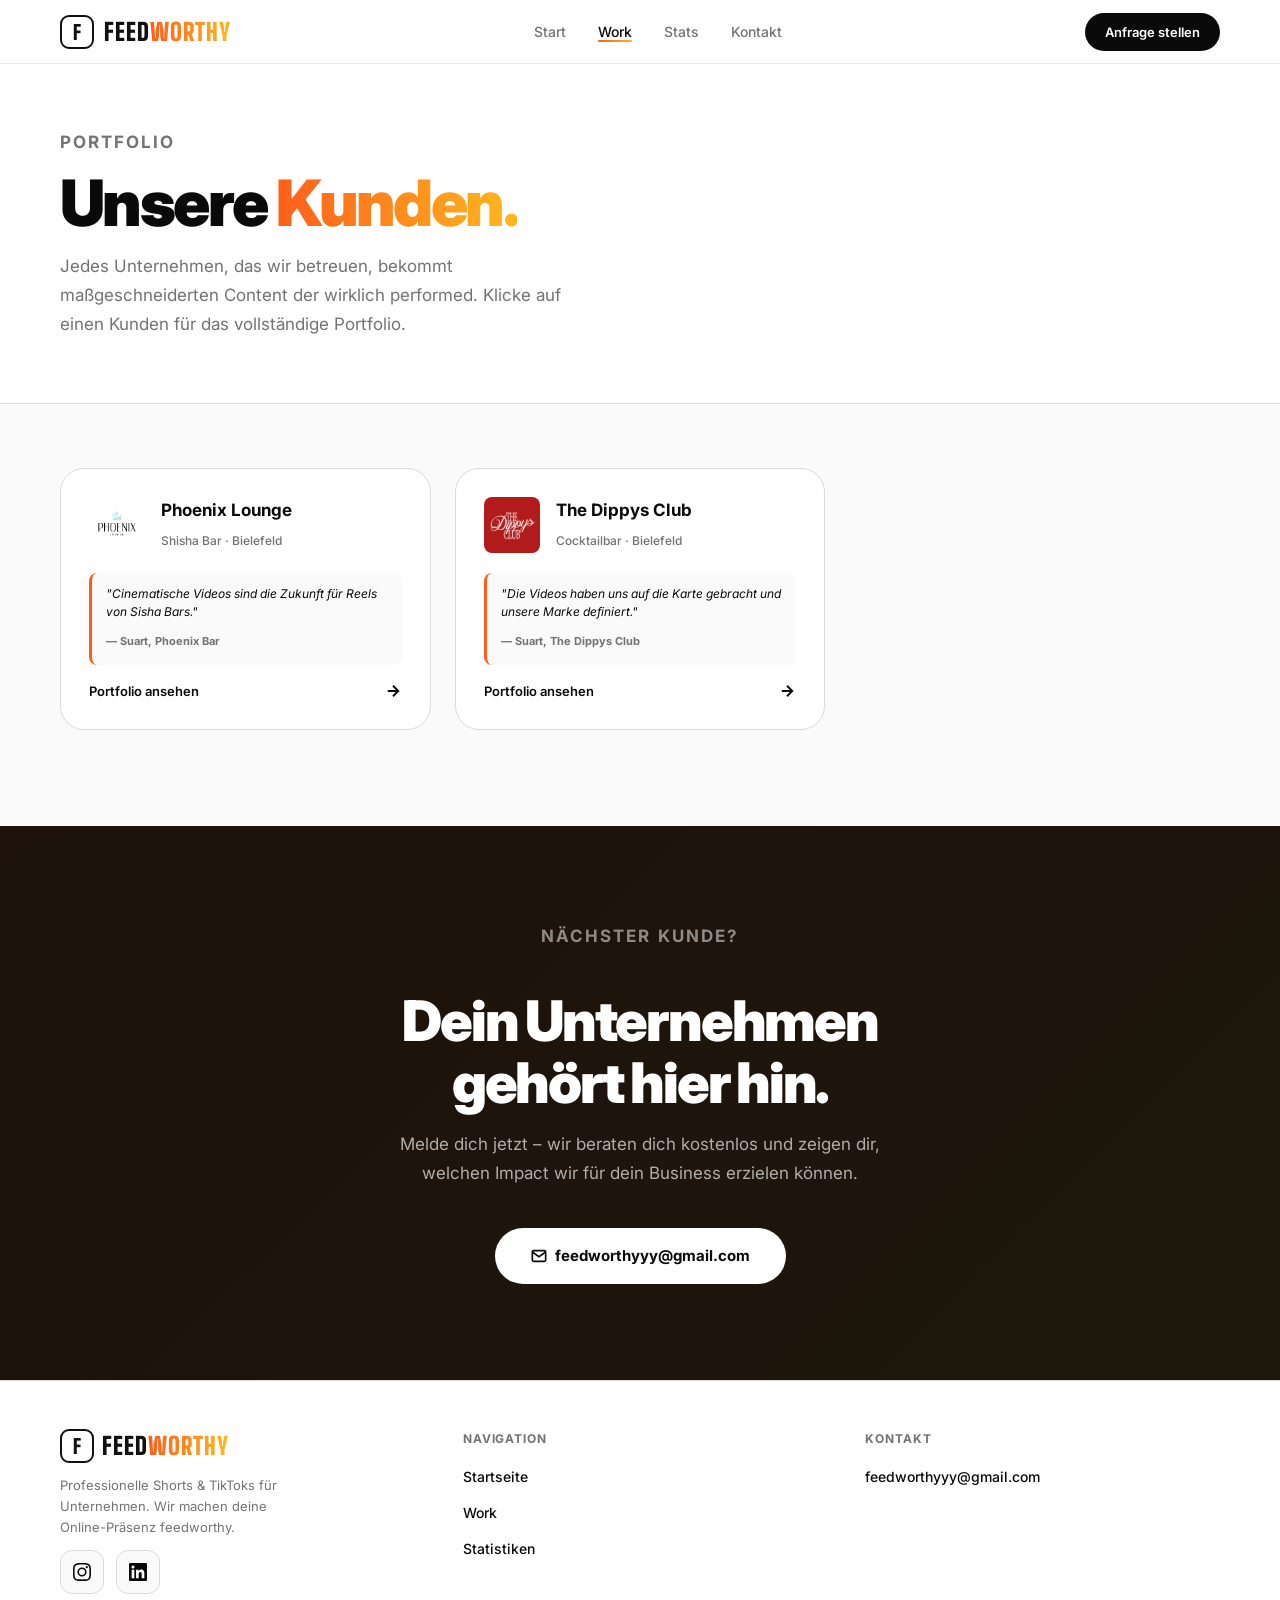
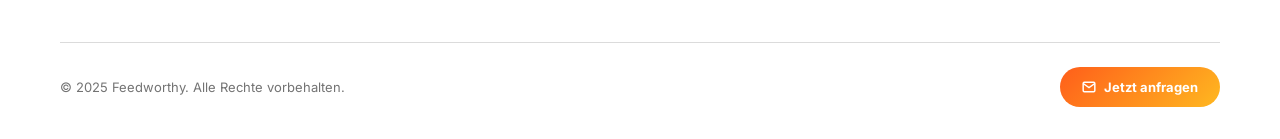
==== commit f8078cb4: "update" ====
--- a/work.html
+++ b/work.html
@@ -70,131 +70,18 @@
           </div>
         </a>
 
-        <!-- Bella Boutique -->
-        <a href="clients/bella-boutique.html" class="client-card reveal">
+        <!-- The Dippys Club -->
+        <a href="clients/dippys-club.html" class="client-card reveal">
           <div class="client-card__top">
-            <div class="client-card__logo" style="background: linear-gradient(135deg, #f953c6, #b91d73); color: white;">BELLA<br>BOUTIQUE</div>
+            <img src="images/Dippys-Logo-RZ%202.png" alt="The Dippys Club" style="width:56px;height:56px;object-fit:contain;border-radius:8px;flex-shrink:0;">
             <div class="client-card__info">
-              <h3>Bella Boutique</h3>
-              <span>Mode & Fashion · Bielefeld</span>
+              <h3>The Dippys Club</h3>
+              <span>Cocktailbar · Bielefeld</span>
             </div>
           </div>
           <div class="client-card__testimonial">
-            <p class="client-card__testimonial-text">"Feedworthy hat unseren Instagram-Account transformiert. Follower verdoppelt, Online-Verkäufe +340% in 3 Monaten."</p>
-            <span class="client-card__testimonial-author">— Laura Steinberg, Inhaberin</span>
-          </div>
-          <div class="client-card__metrics">
-            <div class="client-card__metric">
-              <div class="client-card__metric-val">18.2M</div>
-              <div class="client-card__metric-lbl">Views</div>
-            </div>
-            <div class="client-card__metric">
-              <div class="client-card__metric-val">980K</div>
-              <div class="client-card__metric-lbl">Likes</div>
-            </div>
-            <div class="client-card__metric">
-              <div class="client-card__metric-val">42K</div>
-              <div class="client-card__metric-lbl">Follower +</div>
-            </div>
-          </div>
-          <div class="client-card__arrow">
-            Portfolio ansehen
-            <svg viewBox="0 0 24 24" fill="none" stroke-width="2.5"><path d="M5 12h14M12 5l7 7-7 7"/></svg>
-          </div>
-        </a>
-
-        <!-- FreshBite -->
-        <a href="clients/freshbite.html" class="client-card reveal">
-          <div class="client-card__top">
-            <div class="client-card__logo" style="background: linear-gradient(135deg, #f7971e, #ffd200); color: #0a0a0a;">FRESH<br>BITE</div>
-            <div class="client-card__info">
-              <h3>FreshBite</h3>
-              <span>Food & Restaurant · Hannover</span>
-            </div>
-          </div>
-          <div class="client-card__testimonial">
-            <p class="client-card__testimonial-text">"Seit Feedworthy stehen täglich neue Gäste Schlange – alle sagen, sie haben uns auf TikTok gefunden."</p>
-            <span class="client-card__testimonial-author">— Marco Dietrich, Geschäftsführer</span>
-          </div>
-          <div class="client-card__metrics">
-            <div class="client-card__metric">
-              <div class="client-card__metric-val">14.5M</div>
-              <div class="client-card__metric-lbl">Views</div>
-            </div>
-            <div class="client-card__metric">
-              <div class="client-card__metric-val">720K</div>
-              <div class="client-card__metric-lbl">Likes</div>
-            </div>
-            <div class="client-card__metric">
-              <div class="client-card__metric-val">28K</div>
-              <div class="client-card__metric-lbl">Follower +</div>
-            </div>
-          </div>
-          <div class="client-card__arrow">
-            Portfolio ansehen
-            <svg viewBox="0 0 24 24" fill="none" stroke-width="2.5"><path d="M5 12h14M12 5l7 7-7 7"/></svg>
-          </div>
-        </a>
-
-        <!-- TechZone -->
-        <a href="clients/techzone.html" class="client-card reveal">
-          <div class="client-card__top">
-            <div class="client-card__logo" style="background: linear-gradient(135deg, #0f0c29, #302b63); color: white;">TECH<br>ZONE</div>
-            <div class="client-card__info">
-              <h3>TechZone</h3>
-              <span>Elektronik & Tech · Berlin</span>
-            </div>
-          </div>
-          <div class="client-card__testimonial">
-            <p class="client-card__testimonial-text">"Unsere TikToks gehen regelmäßig viral. Der beste Marketing-ROI, den wir je hatten."</p>
-            <span class="client-card__testimonial-author">— Kevin Bauer, Inhaber</span>
-          </div>
-          <div class="client-card__metrics">
-            <div class="client-card__metric">
-              <div class="client-card__metric-val">11.8M</div>
-              <div class="client-card__metric-lbl">Views</div>
-            </div>
-            <div class="client-card__metric">
-              <div class="client-card__metric-val">540K</div>
-              <div class="client-card__metric-lbl">Likes</div>
-            </div>
-            <div class="client-card__metric">
-              <div class="client-card__metric-val">19K</div>
-              <div class="client-card__metric-lbl">Follower +</div>
-            </div>
-          </div>
-          <div class="client-card__arrow">
-            Portfolio ansehen
-            <svg viewBox="0 0 24 24" fill="none" stroke-width="2.5"><path d="M5 12h14M12 5l7 7-7 7"/></svg>
-          </div>
-        </a>
-
-        <!-- Glow Studio -->
-        <a href="clients/glow-studio.html" class="client-card reveal">
-          <div class="client-card__top">
-            <div class="client-card__logo" style="background: linear-gradient(135deg, #ee9ca7, #ffdde1); color: #b91d73;">GLOW<br>STUDIO</div>
-            <div class="client-card__info">
-              <h3>Glow Studio</h3>
-              <span>Beauty & Kosmetik · Hamburg</span>
-            </div>
-          </div>
-          <div class="client-card__testimonial">
-            <p class="client-card__testimonial-text">"Von 12K auf 112K Follower in 8 Monaten. Terminbuchungen +280%. Einfach unglaublich."</p>
-            <span class="client-card__testimonial-author">— Sophie Hartmann, Gründerin</span>
-          </div>
-          <div class="client-card__metrics">
-            <div class="client-card__metric">
-              <div class="client-card__metric-val">7.9M</div>
-              <div class="client-card__metric-lbl">Views</div>
-            </div>
-            <div class="client-card__metric">
-              <div class="client-card__metric-val">560K</div>
-              <div class="client-card__metric-lbl">Likes</div>
-            </div>
-            <div class="client-card__metric">
-              <div class="client-card__metric-val">31K</div>
-              <div class="client-card__metric-lbl">Follower +</div>
-            </div>
+            <p class="client-card__testimonial-text">"Die Videos haben uns auf die Karte gebracht und unsere Marke definiert."</p>
+            <span class="client-card__testimonial-author">— Suart, The Dippys Club</span>
           </div>
           <div class="client-card__arrow">
             Portfolio ansehen
@@ -230,7 +117,7 @@
           </div>
           <p class="footer__brand-desc">Professionelle Shorts & TikToks für Unternehmen. Wir machen deine Online-Präsenz feedworthy.</p>
           <div class="footer__social">
-            <a href="https://instagram.com/feedworthy" target="_blank" rel="noopener" class="footer__social-link" aria-label="Instagram">
+            <a href="https://www.instagram.com/feed.worthyyy" target="_blank" rel="noopener" class="footer__social-link" aria-label="Instagram">
               <svg viewBox="0 0 24 24" fill="currentColor"><path d="M12 2.163c3.204 0 3.584.012 4.85.07 3.252.148 4.771 1.691 4.919 4.919.058 1.265.069 1.645.069 4.849 0 3.205-.012 3.584-.069 4.849-.149 3.225-1.664 4.771-4.919 4.919-1.266.058-1.644.07-4.85.07-3.204 0-3.584-.012-4.849-.07-3.26-.149-4.771-1.699-4.919-4.92-.058-1.265-.07-1.644-.07-4.849 0-3.204.013-3.583.07-4.849.149-3.227 1.664-4.771 4.919-4.919 1.266-.057 1.645-.069 4.849-.069zM12 0C8.741 0 8.333.014 7.053.072 2.695.272.273 2.69.073 7.052.014 8.333 0 8.741 0 12c0 3.259.014 3.668.072 4.948.2 4.358 2.618 6.78 6.98 6.98C8.333 23.986 8.741 24 12 24c3.259 0 3.668-.014 4.948-.072 4.354-.2 6.782-2.618 6.979-6.98.059-1.28.073-1.689.073-4.948 0-3.259-.014-3.667-.072-4.947-.196-4.354-2.617-6.78-6.979-6.98C15.668.014 15.259 0 12 0zm0 5.838a6.162 6.162 0 1 0 0 12.324 6.162 6.162 0 0 0 0-12.324zM12 16a4 4 0 1 1 0-8 4 4 0 0 1 0 8zm6.406-11.845a1.44 1.44 0 1 0 0 2.881 1.44 1.44 0 0 0 0-2.881z"/></svg>
             </a>
             <a href="https://linkedin.com/company/feedworthy" target="_blank" rel="noopener" class="footer__social-link" aria-label="LinkedIn">
--- a/css/style.css
+++ b/css/style.css
@@ -597,6 +597,23 @@
   background: white;
 }
 
+.ticker__logo img {
+  width: 100%;
+  height: 100%;
+  object-fit: contain;
+  border-radius: 12px;
+}
+
+.work-card__thumb-logo {
+  position: absolute;
+  inset: 0;
+  width: 100%;
+  height: 100%;
+  object-fit: contain;
+  padding: 24px;
+  z-index: 0;
+}
+
 .ticker__name {
   font-size: 11px;
   font-weight: 600;
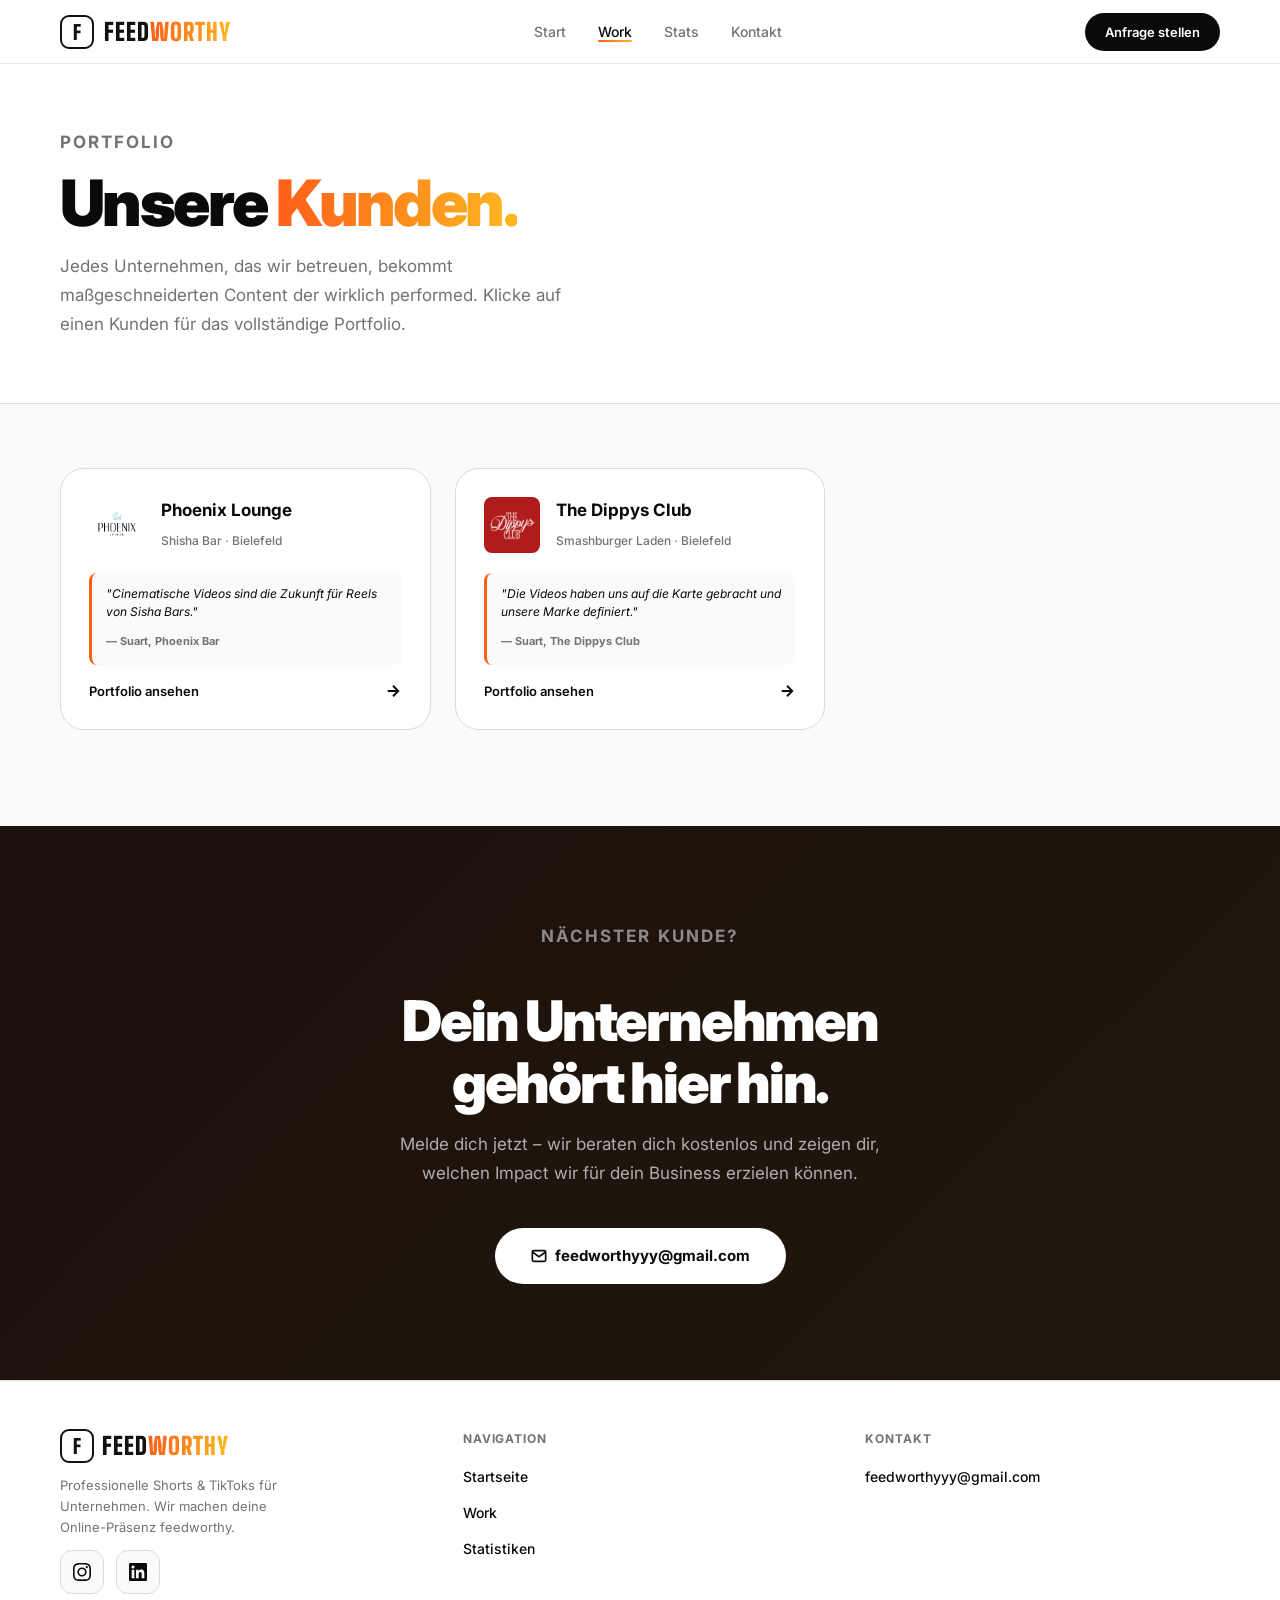
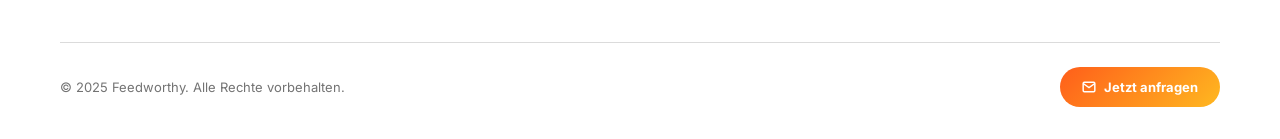
==== commit f66ec8a2: "Add real client data, stats & second client page - Add The Dippys Club client page (9 Instagram Reel" ====
--- a/work.html
+++ b/work.html
@@ -76,7 +76,7 @@
             <img src="images/Dippys-Logo-RZ%202.png" alt="The Dippys Club" style="width:56px;height:56px;object-fit:contain;border-radius:8px;flex-shrink:0;">
             <div class="client-card__info">
               <h3>The Dippys Club</h3>
-              <span>Cocktailbar · Bielefeld</span>
+              <span>Smashburger Laden · Bielefeld</span>
             </div>
           </div>
           <div class="client-card__testimonial">
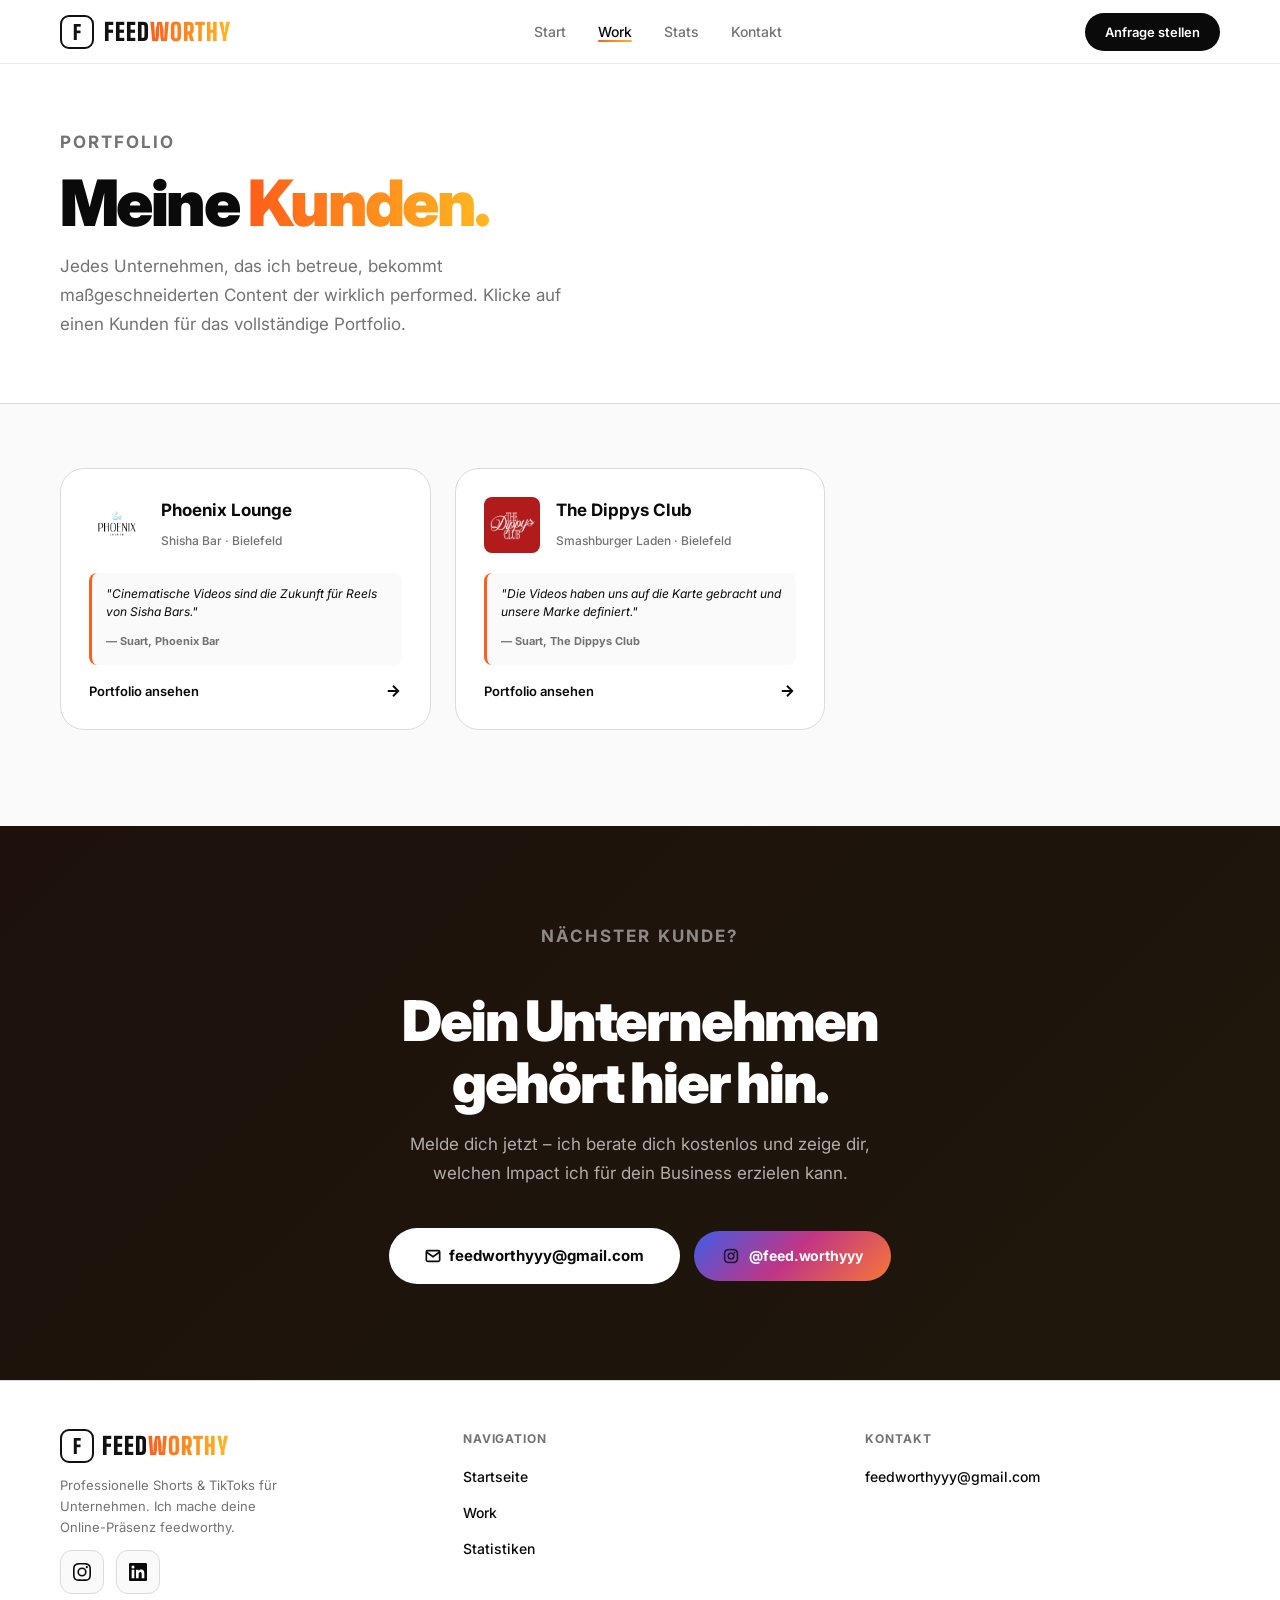
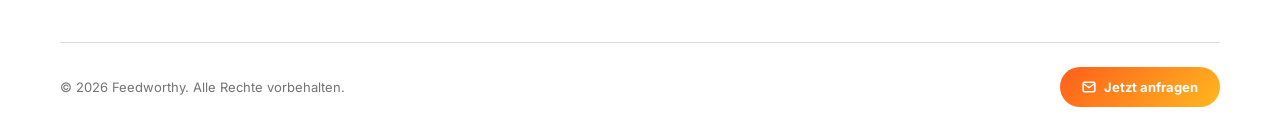
==== commit c8d520b2: "Refine copy (ich statt wir), 2026, Instagram CTA, post stats, embed fix - Alle "wir/uns/unser" → "ic" ====
--- a/work.html
+++ b/work.html
@@ -41,8 +41,8 @@
   <section class="page-hero">
     <div class="container">
       <p class="section-label">Portfolio</p>
-      <h1>Unsere <span class="gradient-text">Kunden.</span></h1>
-      <p>Jedes Unternehmen, das wir betreuen, bekommt maßgeschneiderten Content der wirklich performed. Klicke auf einen Kunden für das vollständige Portfolio.</p>
+      <h1>Meine <span class="gradient-text">Kunden.</span></h1>
+      <p>Jedes Unternehmen, das ich betreue, bekommt maßgeschneiderten Content der wirklich performed. Klicke auf einen Kunden für das vollständige Portfolio.</p>
     </div>
   </section>
 
@@ -98,11 +98,17 @@
     <div class="container cta-section__inner">
       <p class="section-label" style="color: rgba(255,255,255,0.5);">Nächster Kunde?</p>
       <h2>Dein Unternehmen<br>gehört hier hin.</h2>
-      <p>Melde dich jetzt – wir beraten dich kostenlos und zeigen dir, welchen Impact wir für dein Business erzielen können.</p>
-      <a href="mailto:feedworthyyy@gmail.com" class="btn-primary">
-        <svg width="16" height="16" viewBox="0 0 24 24" fill="none" stroke="currentColor" stroke-width="2.5"><path d="M4 4h16c1.1 0 2 .9 2 2v12c0 1.1-.9 2-2 2H4c-1.1 0-2-.9-2-2V6c0-1.1.9-2 2-2z"/><polyline points="22,6 12,13 2,6"/></svg>
-        feedworthyyy@gmail.com
-      </a>
+      <p>Melde dich jetzt – ich berate dich kostenlos und zeige dir, welchen Impact ich für dein Business erzielen kann.</p>
+      <div class="cta-buttons">
+        <a href="mailto:feedworthyyy@gmail.com" class="btn-primary">
+          <svg width="16" height="16" viewBox="0 0 24 24" fill="none" stroke="currentColor" stroke-width="2.5"><path d="M4 4h16c1.1 0 2 .9 2 2v12c0 1.1-.9 2-2 2H4c-1.1 0-2-.9-2-2V6c0-1.1.9-2 2-2z"/><polyline points="22,6 12,13 2,6"/></svg>
+          feedworthyyy@gmail.com
+        </a>
+        <a href="https://www.instagram.com/feed.worthyyy" target="_blank" rel="noopener" class="btn-ig">
+          <img src="images/instagram%20logo.webp" alt="Instagram">
+          @feed.worthyyy
+        </a>
+      </div>
     </div>
   </section>
 
@@ -115,7 +121,7 @@
             <div class="nav__logo-badge">F</div>
             <span class="nav__logo-wordmark">FEED<span>WORTHY</span></span>
           </div>
-          <p class="footer__brand-desc">Professionelle Shorts & TikToks für Unternehmen. Wir machen deine Online-Präsenz feedworthy.</p>
+          <p class="footer__brand-desc">Professionelle Shorts & TikToks für Unternehmen. Ich mache deine Online-Präsenz feedworthy.</p>
           <div class="footer__social">
             <a href="https://www.instagram.com/feed.worthyyy" target="_blank" rel="noopener" class="footer__social-link" aria-label="Instagram">
               <svg viewBox="0 0 24 24" fill="currentColor"><path d="M12 2.163c3.204 0 3.584.012 4.85.07 3.252.148 4.771 1.691 4.919 4.919.058 1.265.069 1.645.069 4.849 0 3.205-.012 3.584-.069 4.849-.149 3.225-1.664 4.771-4.919 4.919-1.266.058-1.644.07-4.85.07-3.204 0-3.584-.012-4.849-.07-3.26-.149-4.771-1.699-4.919-4.92-.058-1.265-.07-1.644-.07-4.849 0-3.204.013-3.583.07-4.849.149-3.227 1.664-4.771 4.919-4.919 1.266-.057 1.645-.069 4.849-.069zM12 0C8.741 0 8.333.014 7.053.072 2.695.272.273 2.69.073 7.052.014 8.333 0 8.741 0 12c0 3.259.014 3.668.072 4.948.2 4.358 2.618 6.78 6.98 6.98C8.333 23.986 8.741 24 12 24c3.259 0 3.668-.014 4.948-.072 4.354-.2 6.782-2.618 6.979-6.98.059-1.28.073-1.689.073-4.948 0-3.259-.014-3.667-.072-4.947-.196-4.354-2.617-6.78-6.979-6.98C15.668.014 15.259 0 12 0zm0 5.838a6.162 6.162 0 1 0 0 12.324 6.162 6.162 0 0 0 0-12.324zM12 16a4 4 0 1 1 0-8 4 4 0 0 1 0 8zm6.406-11.845a1.44 1.44 0 1 0 0 2.881 1.44 1.44 0 0 0 0-2.881z"/></svg>
@@ -141,7 +147,7 @@
         </div>
       </div>
       <div class="footer__bottom">
-        <p>© 2025 Feedworthy. Alle Rechte vorbehalten.</p>
+        <p>© 2026 Feedworthy. Alle Rechte vorbehalten.</p>
         <a href="mailto:feedworthyyy@gmail.com" class="footer__email-cta">
           <svg width="14" height="14" viewBox="0 0 24 24" fill="none" stroke="currentColor" stroke-width="2.5"><path d="M4 4h16c1.1 0 2 .9 2 2v12c0 1.1-.9 2-2 2H4c-1.1 0-2-.9-2-2V6c0-1.1.9-2 2-2z"/><polyline points="22,6 12,13 2,6"/></svg>
           Jetzt anfragen
--- a/css/style.css
+++ b/css/style.css
@@ -1813,3 +1813,52 @@
 .hero__title { animation: fadeIn 0.7s ease both; animation-delay: 0.4s; opacity: 0; }
 .hero__subtitle { animation: fadeIn 0.7s ease both; animation-delay: 0.6s; opacity: 0; }
 .hero__actions { animation: fadeIn 0.7s ease both; animation-delay: 0.8s; opacity: 0; }
+
+/* ============================================
+   CTA BUTTONS ROW
+   ============================================ */
+.cta-buttons {
+  display: flex;
+  flex-wrap: wrap;
+  gap: 14px;
+  justify-content: center;
+  align-items: center;
+}
+
+/* ─── Instagram CTA Button ─── */
+.btn-ig {
+  display: inline-flex;
+  align-items: center;
+  gap: 9px;
+  padding: 14px 28px;
+  border-radius: var(--radius-full);
+  background: linear-gradient(135deg, #405DE6, #C13584, #F77737);
+  color: white;
+  font-weight: 700;
+  font-size: 14px;
+  letter-spacing: -0.01em;
+  transition: all var(--ease);
+  white-space: nowrap;
+}
+.btn-ig:hover {
+  transform: translateY(-2px);
+  box-shadow: 0 8px 24px rgba(193,53,132,0.45);
+}
+.btn-ig img {
+  width: 18px;
+  height: 18px;
+  border-radius: 4px;
+  flex-shrink: 0;
+}
+
+/* ─── Video card post stats (Views + Date) ─── */
+.video-meta-stat strong {
+  color: var(--text);
+  font-weight: 700;
+}
+
+@media (max-width: 480px) {
+  .cta-buttons { flex-direction: column; align-items: stretch; }
+  .cta-buttons .btn-primary,
+  .cta-buttons .btn-ig { justify-content: center; }
+}
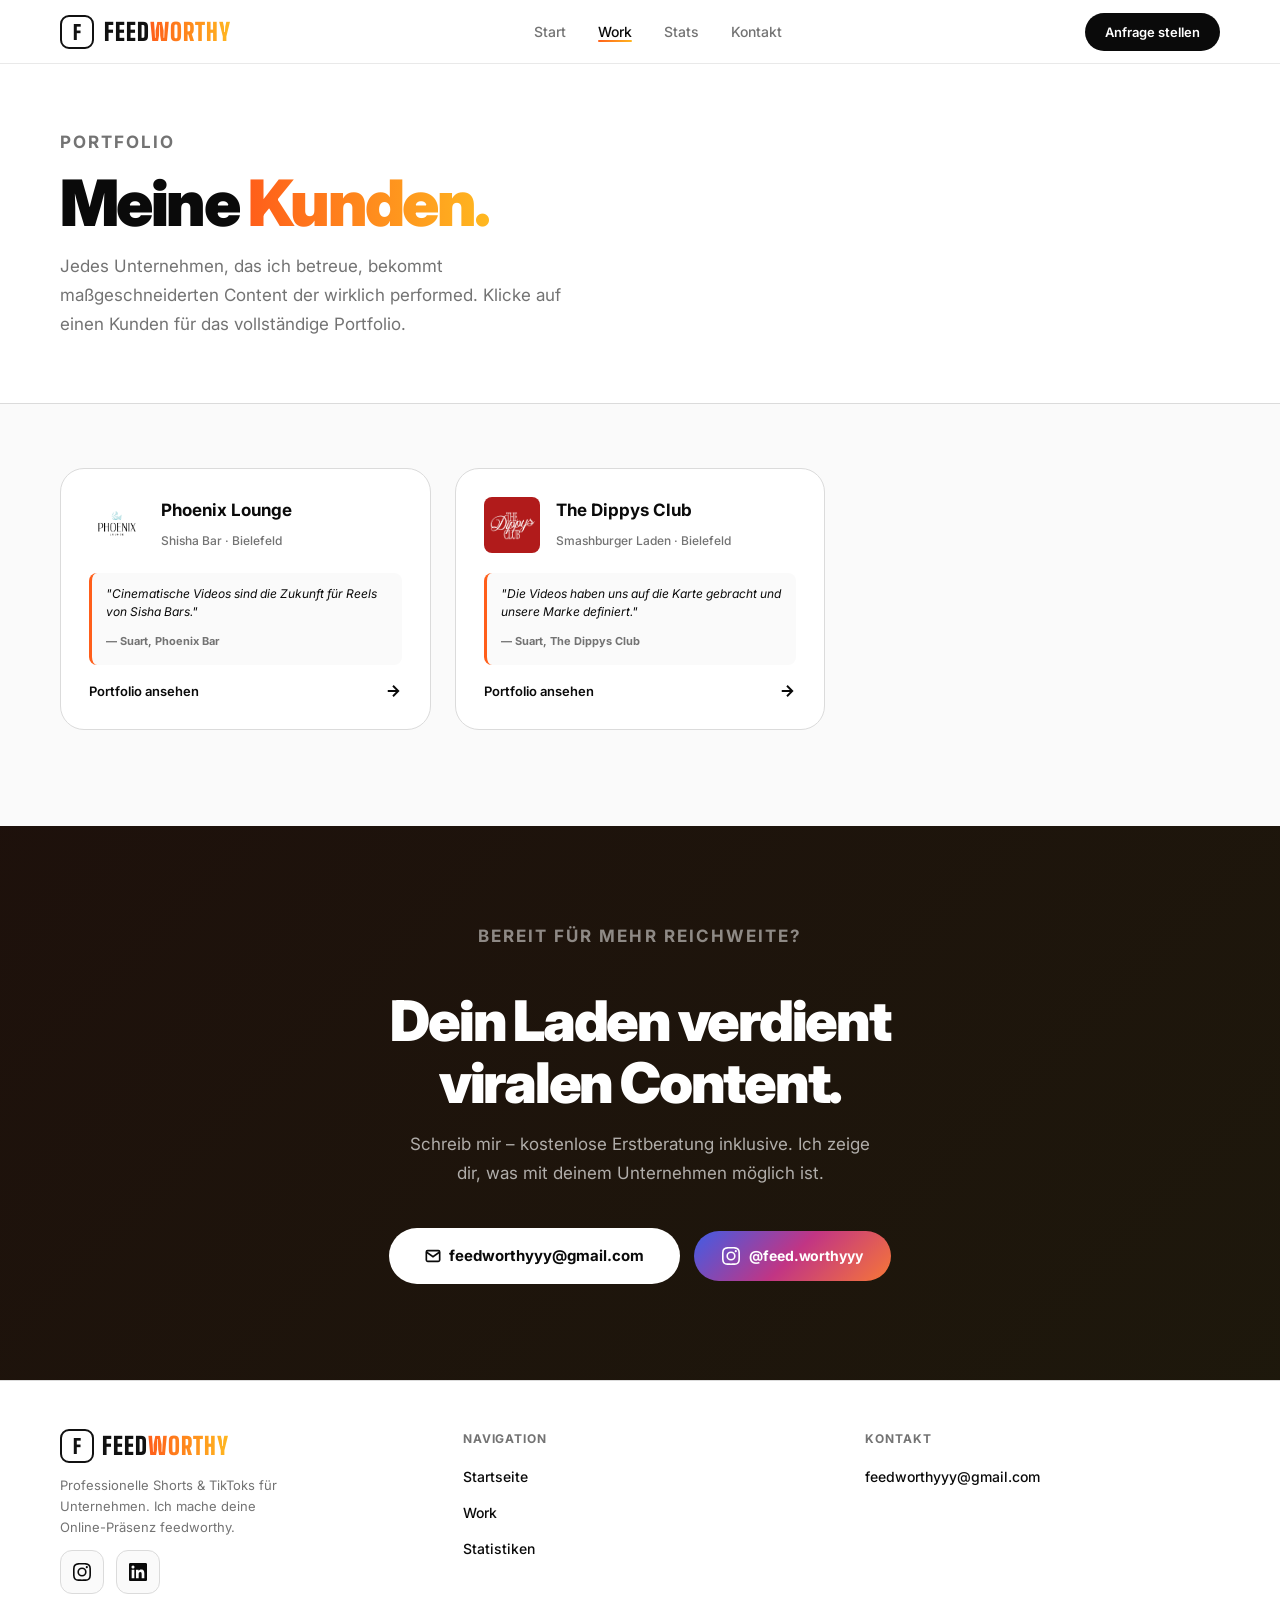
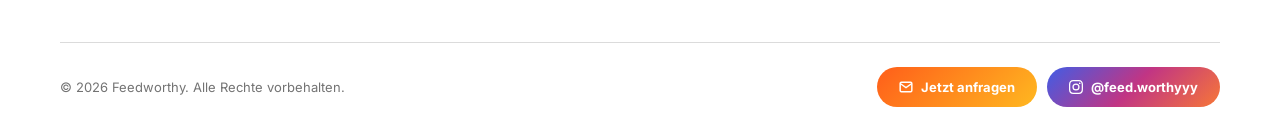
==== commit a4462e0a: "Instagram-Button überall einheitlich: SVG-Icon, Footer + CTA - btn-ig: webp-Bild durch inline SVG er" ====
--- a/work.html
+++ b/work.html
@@ -96,16 +96,16 @@
   <!-- ============ CTA ============ -->
   <section class="cta-section" id="contact">
     <div class="container cta-section__inner">
-      <p class="section-label" style="color: rgba(255,255,255,0.5);">Nächster Kunde?</p>
-      <h2>Dein Unternehmen<br>gehört hier hin.</h2>
-      <p>Melde dich jetzt – ich berate dich kostenlos und zeige dir, welchen Impact ich für dein Business erzielen kann.</p>
+      <p class="section-label" style="color: rgba(255,255,255,0.5);">Bereit für mehr Reichweite?</p>
+      <h2>Dein Laden verdient<br>viralen Content.</h2>
+      <p>Schreib mir – kostenlose Erstberatung inklusive. Ich zeige dir, was mit deinem Unternehmen möglich ist.</p>
       <div class="cta-buttons">
         <a href="mailto:feedworthyyy@gmail.com" class="btn-primary">
           <svg width="16" height="16" viewBox="0 0 24 24" fill="none" stroke="currentColor" stroke-width="2.5"><path d="M4 4h16c1.1 0 2 .9 2 2v12c0 1.1-.9 2-2 2H4c-1.1 0-2-.9-2-2V6c0-1.1.9-2 2-2z"/><polyline points="22,6 12,13 2,6"/></svg>
           feedworthyyy@gmail.com
         </a>
         <a href="https://www.instagram.com/feed.worthyyy" target="_blank" rel="noopener" class="btn-ig">
-          <img src="images/instagram%20logo.webp" alt="Instagram">
+          <svg width="18" height="18" viewBox="0 0 24 24" fill="currentColor"><path d="M12 2.163c3.204 0 3.584.012 4.85.07 3.252.148 4.771 1.691 4.919 4.919.058 1.265.069 1.645.069 4.849 0 3.205-.012 3.584-.069 4.849-.149 3.225-1.664 4.771-4.919 4.919-1.266.058-1.644.07-4.85.07-3.204 0-3.584-.012-4.849-.07-3.26-.149-4.771-1.699-4.919-4.92-.058-1.265-.07-1.644-.07-4.849 0-3.204.013-3.583.07-4.849.149-3.227 1.664-4.771 4.919-4.919 1.266-.057 1.645-.069 4.849-.069zM12 0C8.741 0 8.333.014 7.053.072 2.695.272.273 2.69.073 7.052.014 8.333 0 8.741 0 12c0 3.259.014 3.668.072 4.948.2 4.358 2.618 6.78 6.98 6.98C8.333 23.986 8.741 24 12 24c3.259 0 3.668-.014 4.948-.072 4.354-.2 6.782-2.618 6.979-6.98.059-1.28.073-1.689.073-4.948 0-3.259-.014-3.667-.072-4.947-.196-4.354-2.617-6.78-6.979-6.98C15.668.014 15.259 0 12 0zm0 5.838a6.162 6.162 0 1 0 0 12.324 6.162 6.162 0 0 0 0-12.324zM12 16a4 4 0 1 1 0-8 4 4 0 0 1 0 8zm6.406-11.845a1.44 1.44 0 1 0 0 2.881 1.44 1.44 0 0 0 0-2.881z"/></svg>
           @feed.worthyyy
         </a>
       </div>
@@ -148,10 +148,16 @@
       </div>
       <div class="footer__bottom">
         <p>© 2026 Feedworthy. Alle Rechte vorbehalten.</p>
-        <a href="mailto:feedworthyyy@gmail.com" class="footer__email-cta">
-          <svg width="14" height="14" viewBox="0 0 24 24" fill="none" stroke="currentColor" stroke-width="2.5"><path d="M4 4h16c1.1 0 2 .9 2 2v12c0 1.1-.9 2-2 2H4c-1.1 0-2-.9-2-2V6c0-1.1.9-2 2-2z"/><polyline points="22,6 12,13 2,6"/></svg>
-          Jetzt anfragen
-        </a>
+        <div class="footer__bottom-ctas">
+          <a href="mailto:feedworthyyy@gmail.com" class="footer__email-cta">
+            <svg width="14" height="14" viewBox="0 0 24 24" fill="none" stroke="currentColor" stroke-width="2.5"><path d="M4 4h16c1.1 0 2 .9 2 2v12c0 1.1-.9 2-2 2H4c-1.1 0-2-.9-2-2V6c0-1.1.9-2 2-2z"/><polyline points="22,6 12,13 2,6"/></svg>
+            Jetzt anfragen
+          </a>
+          <a href="https://www.instagram.com/feed.worthyyy" target="_blank" rel="noopener" class="footer__ig-cta">
+            <svg width="14" height="14" viewBox="0 0 24 24" fill="currentColor"><path d="M12 2.163c3.204 0 3.584.012 4.85.07 3.252.148 4.771 1.691 4.919 4.919.058 1.265.069 1.645.069 4.849 0 3.205-.012 3.584-.069 4.849-.149 3.225-1.664 4.771-4.919 4.919-1.266.058-1.644.07-4.85.07-3.204 0-3.584-.012-4.849-.07-3.26-.149-4.771-1.699-4.919-4.92-.058-1.265-.07-1.644-.07-4.849 0-3.204.013-3.583.07-4.849.149-3.227 1.664-4.771 4.919-4.919 1.266-.057 1.645-.069 4.849-.069zM12 0C8.741 0 8.333.014 7.053.072 2.695.272.273 2.69.073 7.052.014 8.333 0 8.741 0 12c0 3.259.014 3.668.072 4.948.2 4.358 2.618 6.78 6.98 6.98C8.333 23.986 8.741 24 12 24c3.259 0 3.668-.014 4.948-.072 4.354-.2 6.782-2.618 6.979-6.98.059-1.28.073-1.689.073-4.948 0-3.259-.014-3.667-.072-4.947-.196-4.354-2.617-6.78-6.979-6.98C15.668.014 15.259 0 12 0zm0 5.838a6.162 6.162 0 1 0 0 12.324 6.162 6.162 0 0 0 0-12.324zM12 16a4 4 0 1 1 0-8 4 4 0 0 1 0 8zm6.406-11.845a1.44 1.44 0 1 0 0 2.881 1.44 1.44 0 0 0 0-2.881z"/></svg>
+            @feed.worthyyy
+          </a>
+        </div>
       </div>
     </div>
   </footer>
--- a/css/style.css
+++ b/css/style.css
@@ -1740,6 +1740,39 @@
   transform: translateY(-2px);
 }
 
+/* Instagram button in footer bottom */
+.footer__bottom-ctas {
+  display: flex;
+  gap: 10px;
+  flex-wrap: wrap;
+  align-items: center;
+}
+
+.footer__ig-cta {
+  display: inline-flex;
+  align-items: center;
+  gap: 8px;
+  padding: 10px 22px;
+  border-radius: var(--radius-full);
+  background: linear-gradient(135deg, #405DE6, #C13584, #F77737);
+  color: white;
+  font-size: 13px;
+  font-weight: 700;
+  transition: opacity var(--ease), transform var(--ease);
+}
+
+.footer__ig-cta:hover {
+  opacity: 0.9;
+  transform: translateY(-2px);
+}
+
+.footer__ig-cta svg,
+.footer__email-cta svg {
+  width: 14px;
+  height: 14px;
+  flex-shrink: 0;
+}
+
 /* ============================================
    RESPONSIVE
    ============================================ */
@@ -1844,10 +1877,10 @@
   transform: translateY(-2px);
   box-shadow: 0 8px 24px rgba(193,53,132,0.45);
 }
-.btn-ig img {
+.btn-ig svg {
   width: 18px;
   height: 18px;
-  border-radius: 4px;
+  fill: white;
   flex-shrink: 0;
 }
 
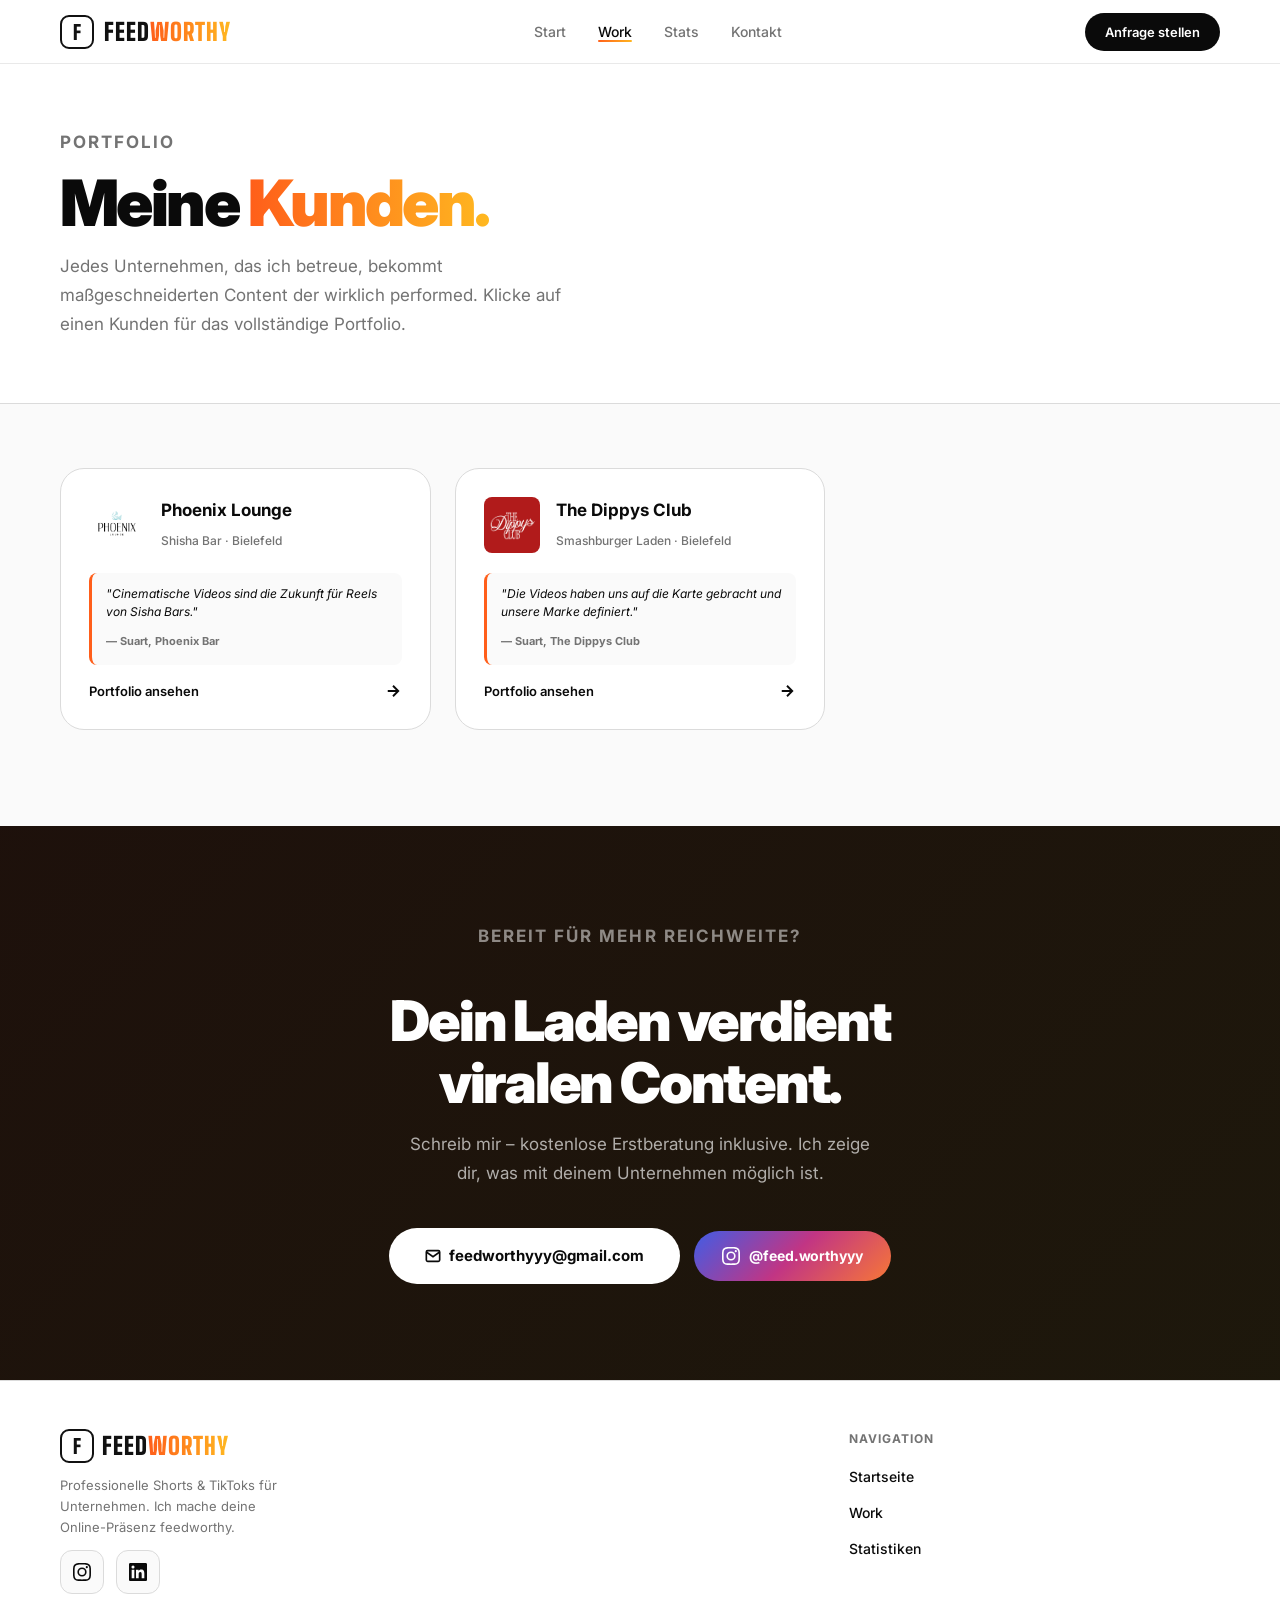
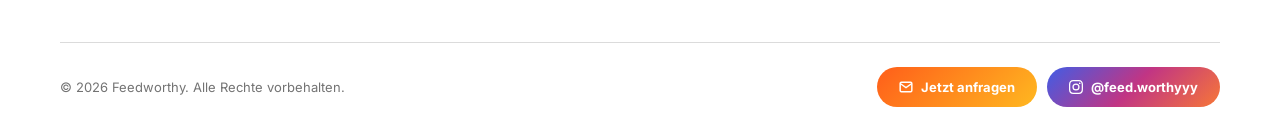
==== commit 403fff14: "Footer Kontakt-Spalte entfernt; AI/LLM-Beschreibung hinzugefügt - Kontakt-Spalte (Email + Instagram)" ====
--- a/work.html
+++ b/work.html
@@ -139,12 +139,6 @@
             <li><a href="index.html#stats">Statistiken</a></li>
           </ul>
         </div>
-        <div class="footer__col">
-          <h4>Kontakt</h4>
-          <ul class="footer__links">
-            <li><a href="mailto:feedworthyyy@gmail.com">feedworthyyy@gmail.com</a></li>
-          </ul>
-        </div>
       </div>
       <div class="footer__bottom">
         <p>© 2026 Feedworthy. Alle Rechte vorbehalten.</p>
--- a/css/style.css
+++ b/css/style.css
@@ -1611,7 +1611,7 @@
 
 .footer__inner {
   display: grid;
-  grid-template-columns: 1fr 1fr 1fr;
+  grid-template-columns: 2fr 1fr;
   gap: 48px;
   margin-bottom: 48px;
 }
@@ -1840,6 +1840,19 @@
 @keyframes fadeIn {
   from { opacity: 0; transform: translateY(16px); }
   to { opacity: 1; transform: translateY(0); }
+}
+
+/* Visually hidden but present for AI/LLM crawlers and screen readers */
+.visually-hidden {
+  position: absolute;
+  width: 1px;
+  height: 1px;
+  padding: 0;
+  margin: -1px;
+  overflow: hidden;
+  clip: rect(0,0,0,0);
+  white-space: nowrap;
+  border: 0;
 }
 
 .hero__badge { animation: fadeIn 0.6s ease both; animation-delay: 0.2s; opacity: 0; }
